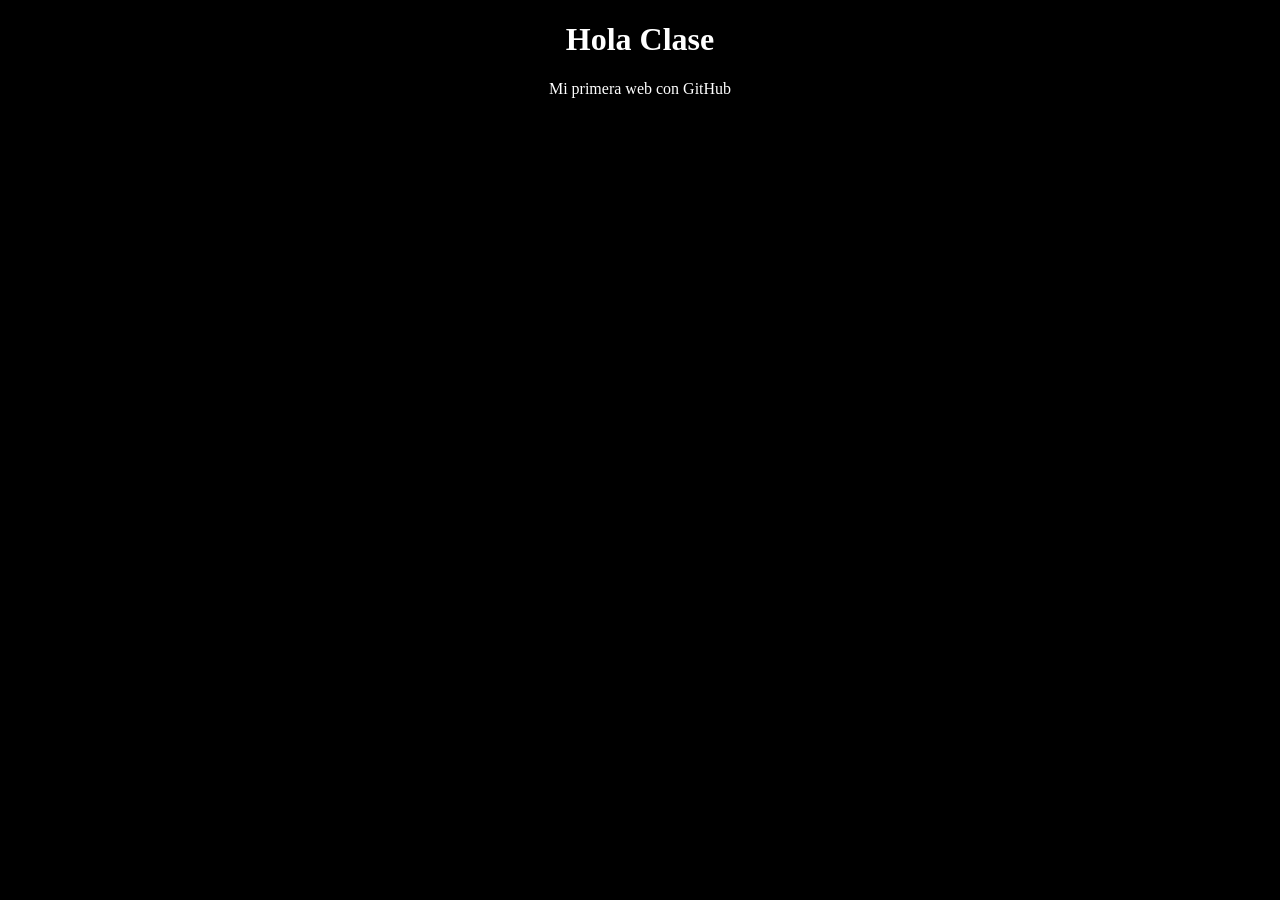
==== index.html @ 63b0e76f "Imágenes 1" ====
<!DOCTYPE html>
<html>
<head>
    <title>Mi Web</title>
    <link rel="stylesheet" href="styles.css">
    <link rel="icon" type="image/x-icon" href="/images/escudo.ico">
</head>

<body>
    <h1>Hola Clase </h1>
    <p>Mi primera web con GitHub</p>
</body>



</html>
---- styles.css ----
body{
    font-family: 'Comic Sans MS';
    background-color:black;
    text-align:center;
    color: white
}
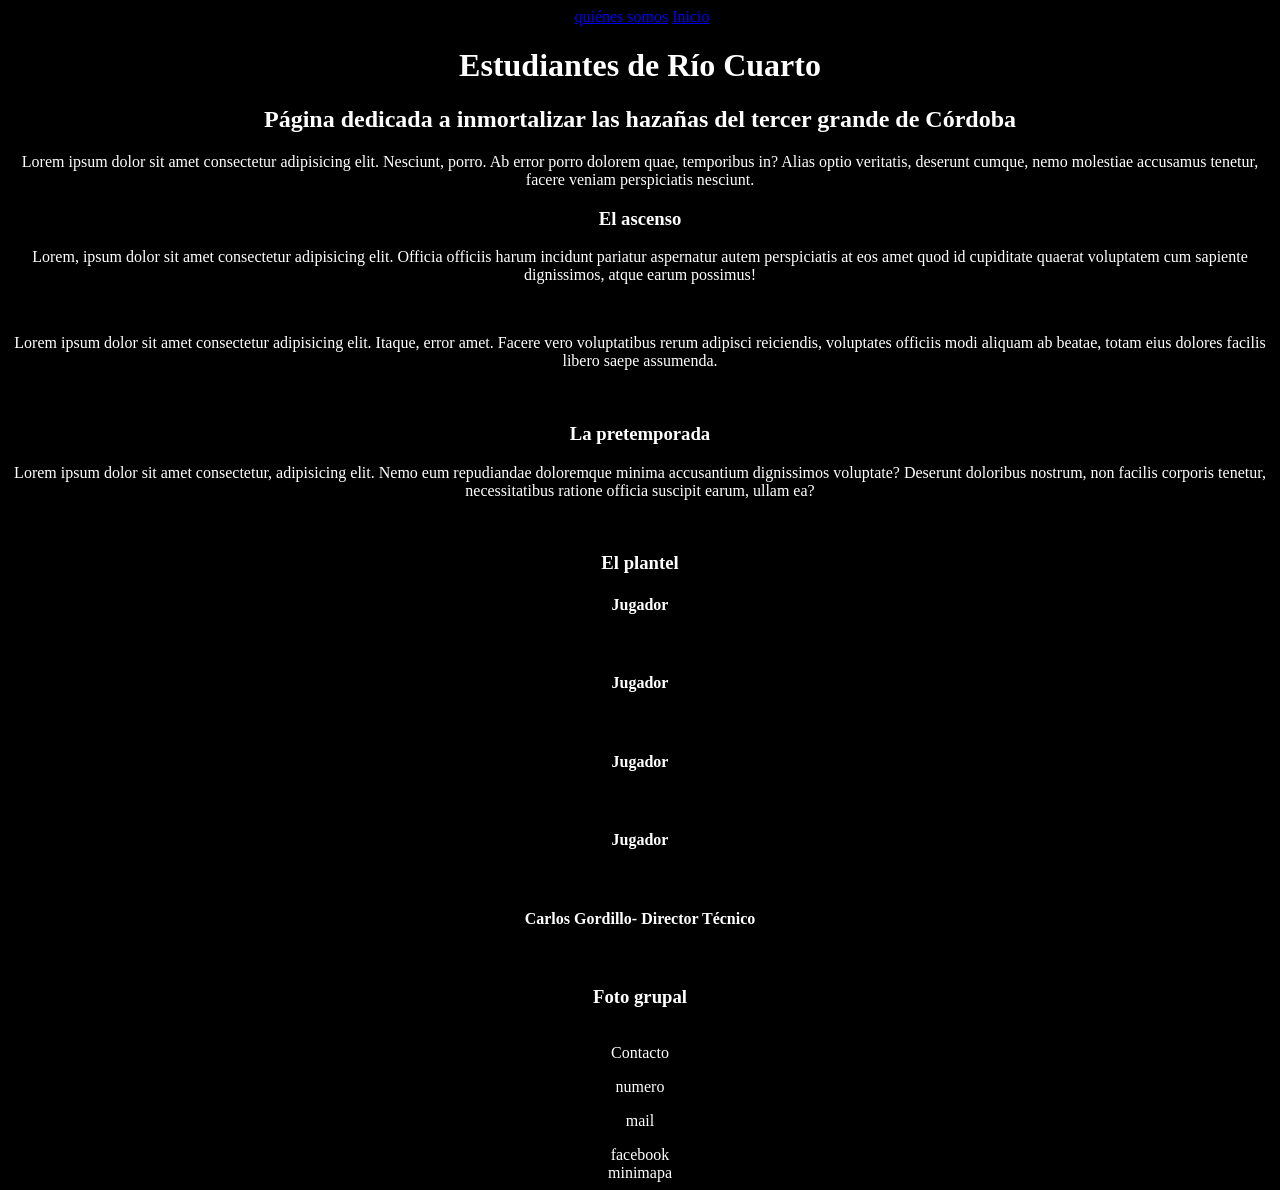
==== commit 4da477f4: "Merge branch 'main' of https://github.com/franps3/Versionado" ====
--- a/index.html
+++ b/index.html
@@ -1,17 +1,80 @@
 <!DOCTYPE html>
 <html>
 <head>
-    <title>Mi Web</title>
+    <title>Club Estudiantes de Río Cuarto</title>
     <link rel="stylesheet" href="styles.css">
     <link rel="icon" type="image/x-icon" href="/images/escudo.ico">
 </head>
+<header>
+    <a href="index.html"><img src="escudo.png" alt=""></a>
+    <a href="about.html">quiénes somos</a>
+    <a href="index.html">Inicio</a>
+</header>
+<body>
+    
+    <h1>Estudiantes de Río Cuarto</h1>
+    <h2>Página dedicada a inmortalizar las hazañas del tercer grande de Córdoba</h2>
 
-<body>
-    <h1>Hola Clase </h1>
-    <p>Mi primera web con GitHub</p>
+    <p>Lorem ipsum dolor sit amet consectetur adipisicing elit. Nesciunt, porro. Ab error porro dolorem quae, temporibus in? Alias optio veritatis, deserunt cumque, nemo molestiae accusamus tenetur, facere veniam perspiciatis nesciunt.</p>
+
+    <article>
+        <h3>El ascenso</h3>
+        <p>Lorem, ipsum dolor sit amet consectetur adipisicing elit. Officia officiis harum incidunt pariatur aspernatur autem perspiciatis at eos amet quod id cupiditate quaerat voluptatem cum sapiente dignissimos, atque earum possimus!</p>
+        <!--kalil-->
+        <img src="" alt="">
+        <p>Lorem ipsum dolor sit amet consectetur adipisicing elit. Itaque, error amet. Facere vero voluptatibus rerum adipisci reiciendis, voluptates officiis modi aliquam ab beatae, totam eius dolores facilis libero saepe assumenda.</p>
+        <!--foto del asado acá-->
+        <img src="" alt="">
+    </article>
+
+    <article>
+        <h3>La pretemporada</h3>
+        <p>Lorem ipsum dolor sit amet consectetur, adipisicing elit. Nemo eum repudiandae doloremque minima accusantium dignissimos voluptate? Deserunt doloribus nostrum, non facilis corporis tenetur, necessitatibus ratione officia suscipit earum, ullam ea?</p>
+        <img src="" alt="">
+    </article>
+
+    <article>
+        <h3>El plantel</h3>
+        <!--los mosaicos del plantel los pueden poner en un flex
+        de 2 o 3 por línea, y la foto grupal grande abajo-->
+
+        <!-- repetir los que sean necesarios-->
+        <div>
+        <h4>Jugador</h4>
+        <img src="" alt="">
+        </div>
+
+        <div>
+        <h4>Jugador</h4>
+        <img src="" alt="">
+        </div>
+
+        <div>
+        <h4>Jugador</h4>
+        <img src="" alt="">
+        </div>
+
+        <div>
+        <h4>Jugador</h4>
+        <img src="" alt="">
+        </div>
+
+        <div>
+        <h4>Carlos Gordillo- Director Técnico</h4>
+        <img src="" alt="">
+        </div>
+
+        <h3>Foto grupal</h3>
+        <img src="" alt="">
+    </article>
 </body>
-
-
-
+<footer>
+    <div>Contacto
+        <p>numero</p>
+        <p>mail</p>
+        facebook
+    </div>
+    <div>minimapa</div>
+</footer>
 </html>
 
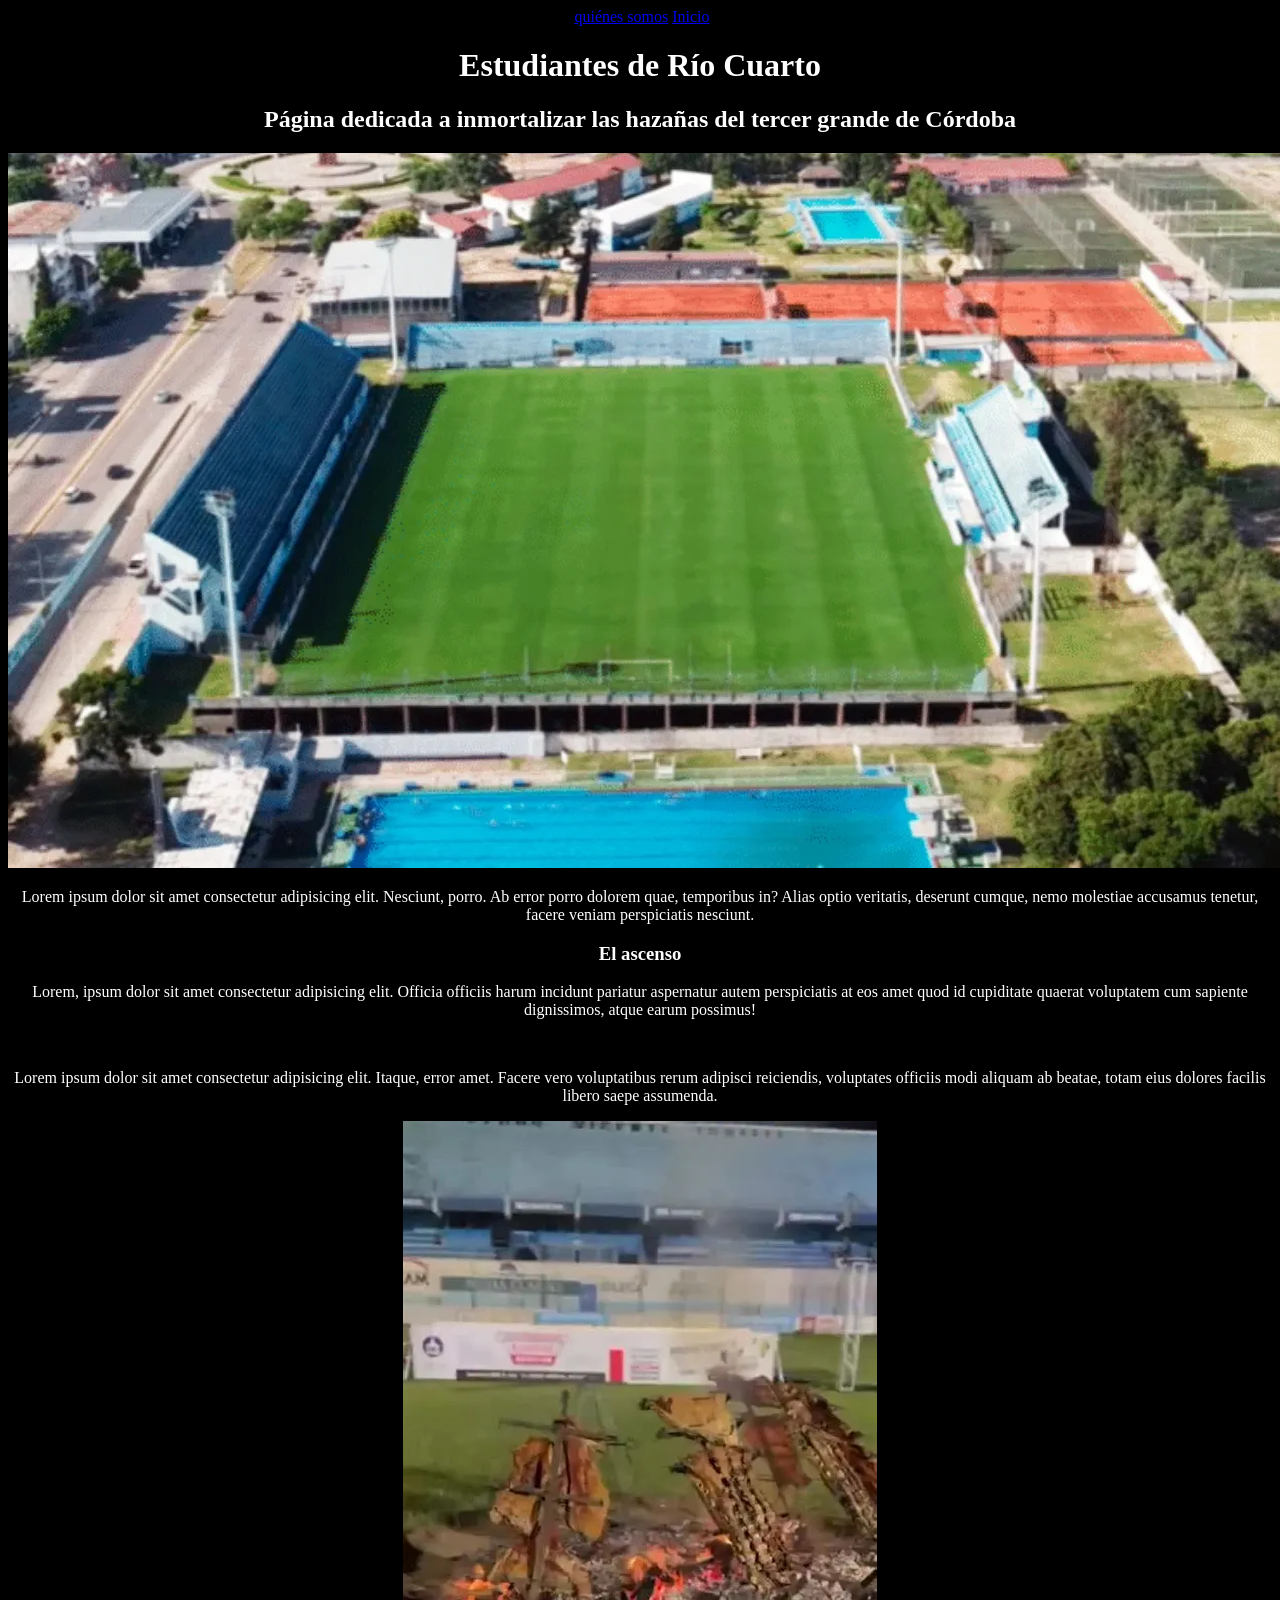
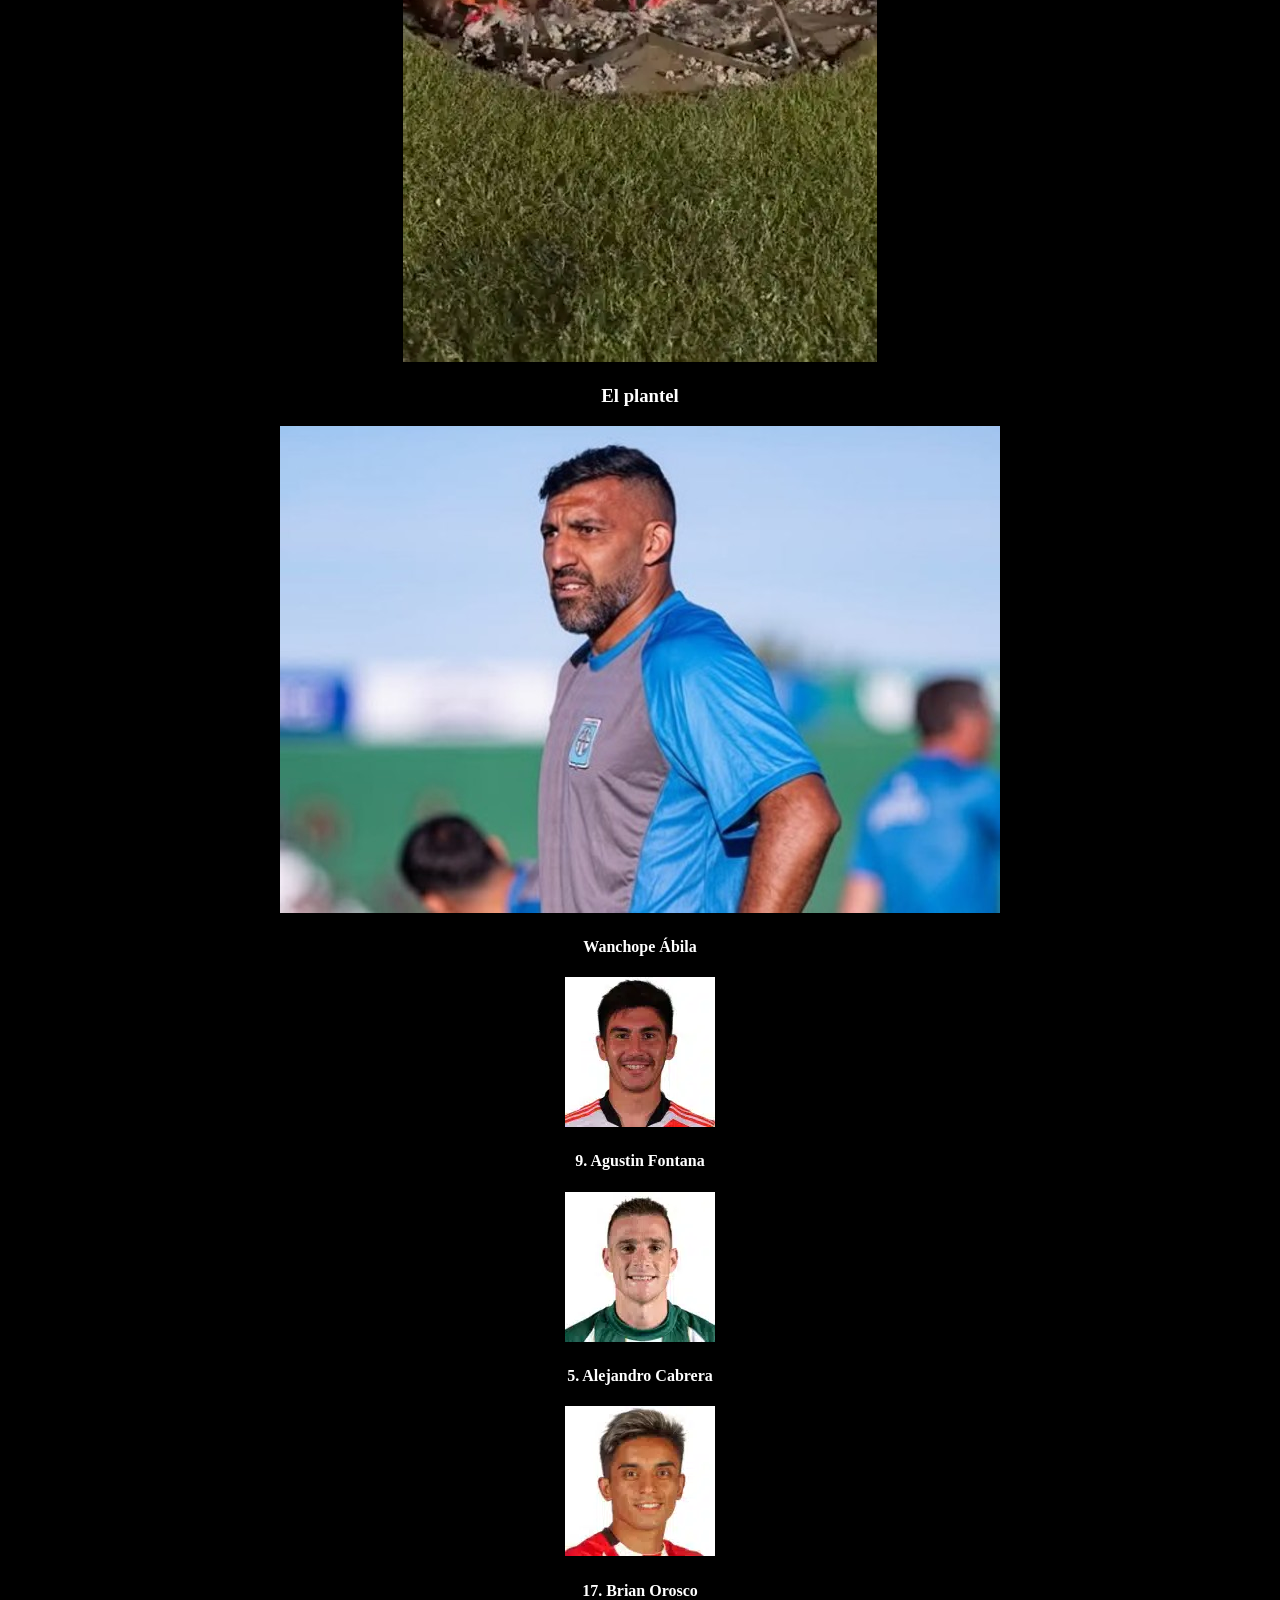
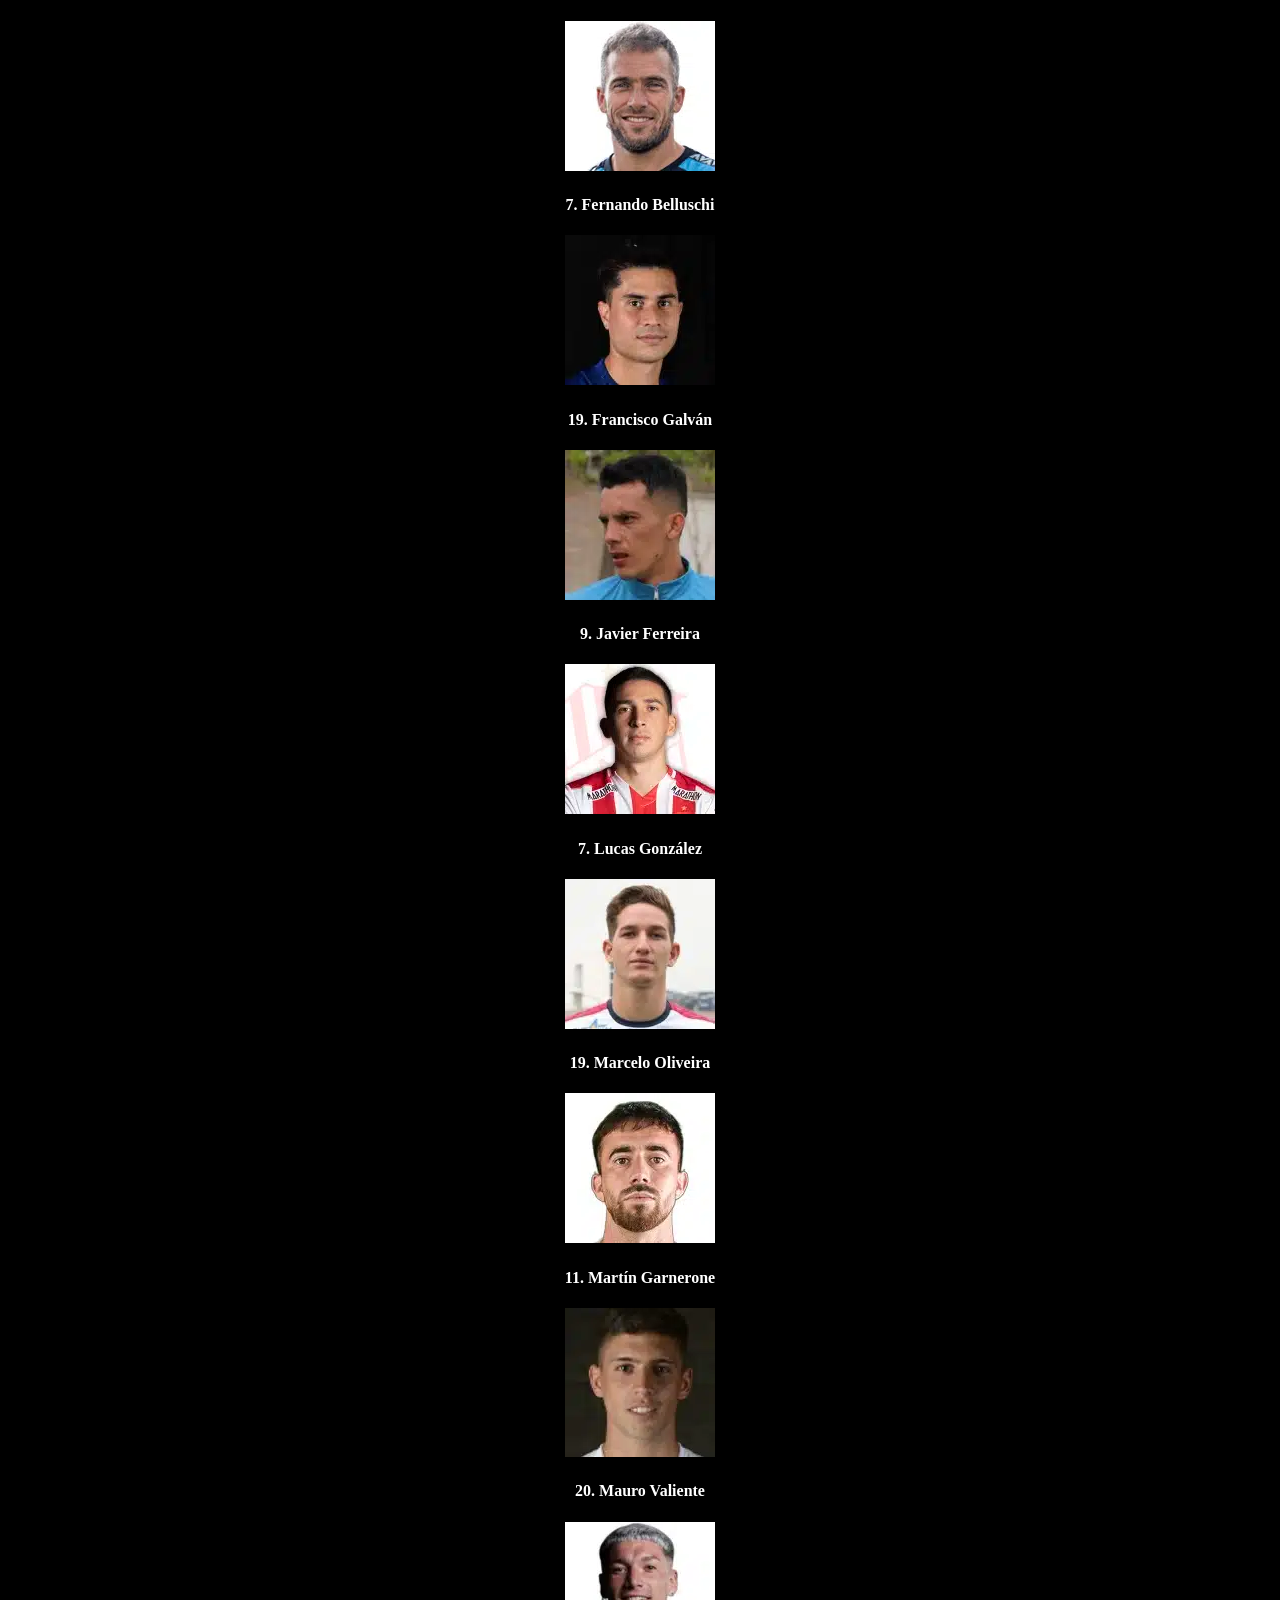
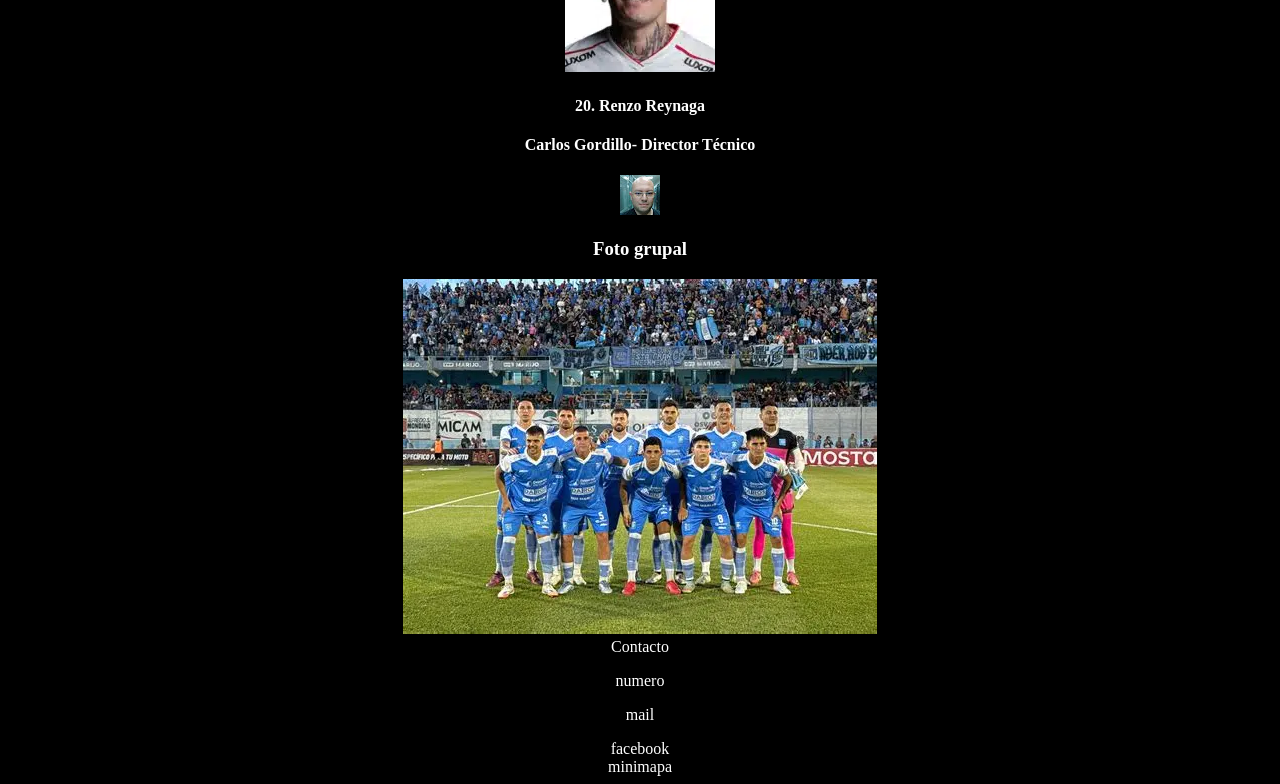
==== commit 8d2d593b: "Imágenes 2" ====
--- a/index.html
+++ b/index.html
@@ -14,58 +14,63 @@
     
     <h1>Estudiantes de Río Cuarto</h1>
     <h2>Página dedicada a inmortalizar las hazañas del tercer grande de Córdoba</h2>
-
+    <img src="images/estadio.webp" alt="Estadio">
     <p>Lorem ipsum dolor sit amet consectetur adipisicing elit. Nesciunt, porro. Ab error porro dolorem quae, temporibus in? Alias optio veritatis, deserunt cumque, nemo molestiae accusamus tenetur, facere veniam perspiciatis nesciunt.</p>
 
     <article>
         <h3>El ascenso</h3>
         <p>Lorem, ipsum dolor sit amet consectetur adipisicing elit. Officia officiis harum incidunt pariatur aspernatur autem perspiciatis at eos amet quod id cupiditate quaerat voluptatem cum sapiente dignissimos, atque earum possimus!</p>
-        <!--kalil-->
+
         <img src="" alt="">
         <p>Lorem ipsum dolor sit amet consectetur adipisicing elit. Itaque, error amet. Facere vero voluptatibus rerum adipisci reiciendis, voluptates officiis modi aliquam ab beatae, totam eius dolores facilis libero saepe assumenda.</p>
-        <!--foto del asado acá-->
-        <img src="" alt="">
-    </article>
-
-    <article>
-        <h3>La pretemporada</h3>
-        <p>Lorem ipsum dolor sit amet consectetur, adipisicing elit. Nemo eum repudiandae doloremque minima accusantium dignissimos voluptate? Deserunt doloribus nostrum, non facilis corporis tenetur, necessitatibus ratione officia suscipit earum, ullam ea?</p>
-        <img src="" alt="">
+        <img src="images/asado.webp" alt="Asado">
     </article>
 
     <article>
         <h3>El plantel</h3>
-        <!--los mosaicos del plantel los pueden poner en un flex
-        de 2 o 3 por línea, y la foto grupal grande abajo-->
 
-        <!-- repetir los que sean necesarios-->
-        <div>
-        <h4>Jugador</h4>
-        <img src="" alt="">
-        </div>
+        <img src="images/wanchope.jpg" alt="Wanchope">
+        <h4>Wanchope Ábila</h4>
 
-        <div>
-        <h4>Jugador</h4>
-        <img src="" alt="">
-        </div>
+        <img src="images/agustin.webp" alt="">
+        <h4>9. Agustin Fontana</h4>
 
-        <div>
-        <h4>Jugador</h4>
-        <img src="" alt="">
-        </div>
+        <img src="images/alejandro.webp" alt="">
+        <h4>5. Alejandro Cabrera</h4>
 
-        <div>
-        <h4>Jugador</h4>
-        <img src="" alt="">
-        </div>
+        <img src="images/brian.webp" alt="">
+        <h4>17. Brian Orosco</h4>
 
-        <div>
+        <img src="images/fernando.webp" alt="">
+        <h4>7. Fernando Belluschi</h4>
+
+        <img src="images/francisco.jpeg.webp" alt="">
+        <h4>19. Francisco Galván</h4>
+
+        <img src="images/javier.webp" alt="">
+        <h4>9. Javier Ferreira</h4>
+
+        <img src="images/lucas.webp" alt="">
+        <h4>7. Lucas González</h4>
+
+        <img src="images/marcelo.webp" alt="">
+        <h4>19. Marcelo Oliveira</h4>
+
+        <img src="images/martin.webp" alt="">
+        <h4>11. Martín Garnerone</h4>
+
+        <img src="images/mauro.webp" alt="">
+        <h4>20. Mauro Valiente</h4>
+
+        <img src="images/renzo.webp" alt="">
+        <h4>20. Renzo Reynaga</h4>
+
         <h4>Carlos Gordillo- Director Técnico</h4>
-        <img src="" alt="">
+        <img src="images/director.jpg" alt="Director" styles="width: 750px; height: 750px;">
         </div>
 
         <h3>Foto grupal</h3>
-        <img src="" alt="">
+        <img src="images/plantel.webp" alt="Plantel">
     </article>
 </body>
 <footer>
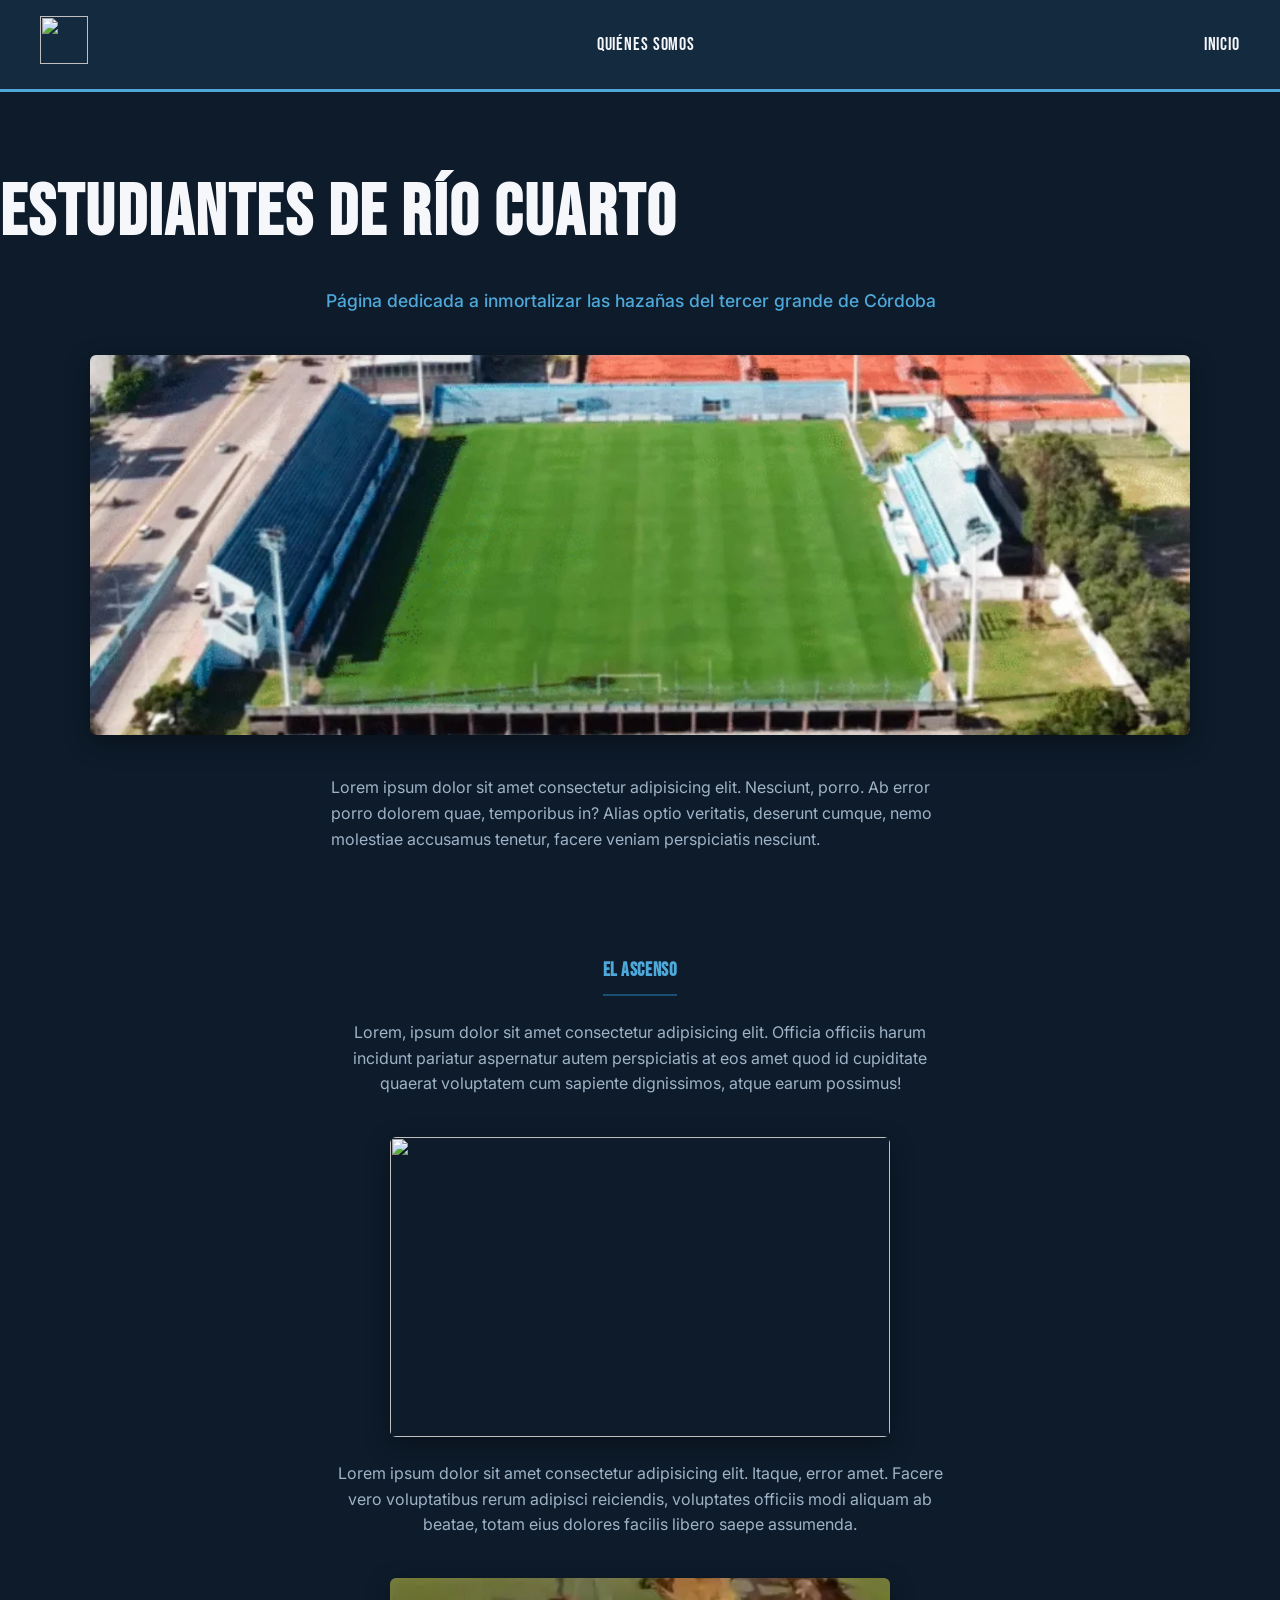
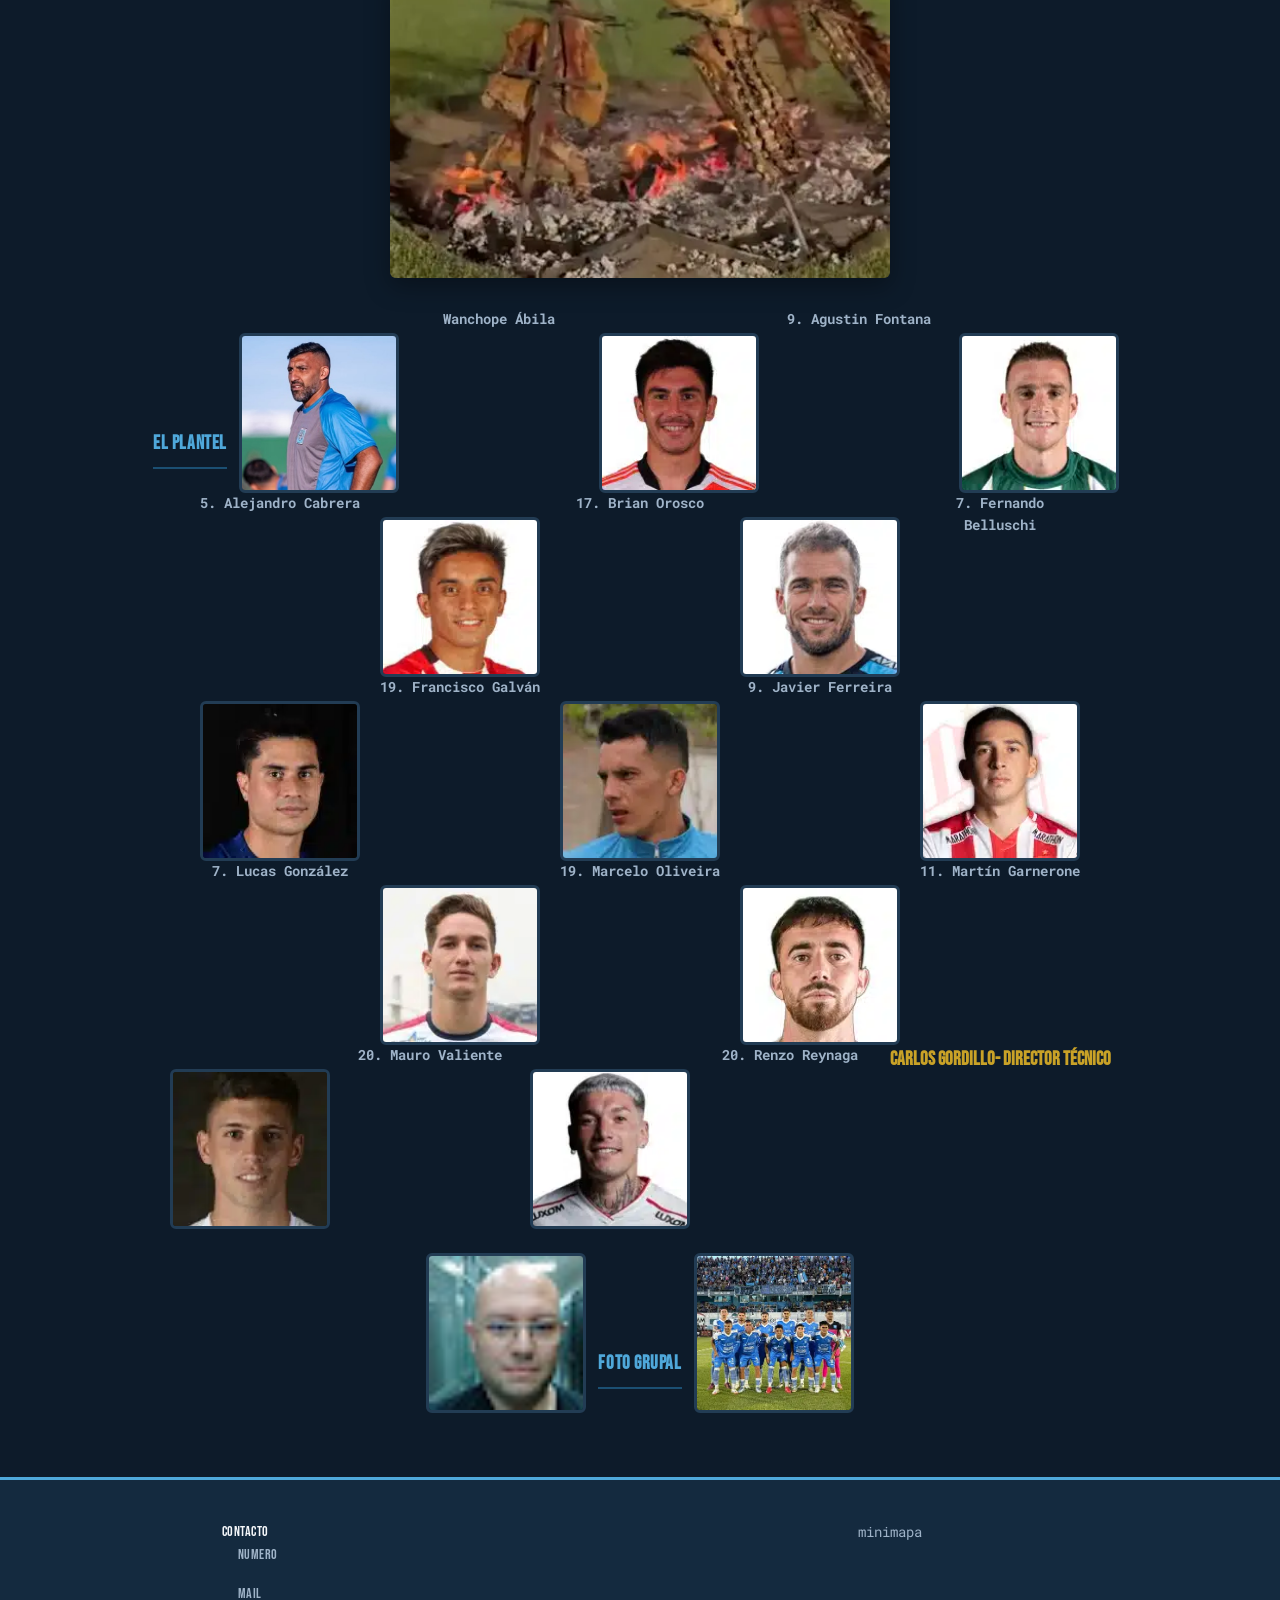
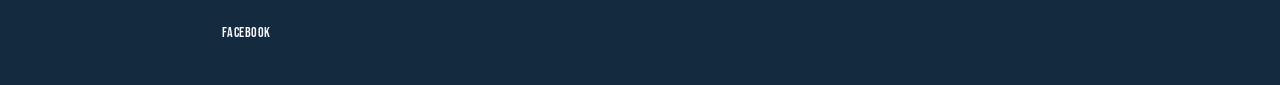
==== commit 1a39c568: "Css estructurado" ====
--- a/index.html
+++ b/index.html
@@ -2,7 +2,8 @@
 <html>
 <head>
     <title>Club Estudiantes de Río Cuarto</title>
-    <link rel="stylesheet" href="styles.css">
+    <link rel="stylesheet" href="base.css">
+    <link rel="stylesheet" href="index.css">
     <link rel="icon" type="image/x-icon" href="/images/escudo.ico">
 </head>
 <header>
--- a/base.css
+++ b/base.css
@@ -0,0 +1,220 @@
+/* ==========================================================================
+   BASE.CSS — Estudiantes de Río Cuarto
+   Hoja de estilos base, compartida por TODAS las páginas del sitio.
+   Contiene: tokens de diseño, reset, tipografía global, header, footer
+   y reglas genéricas de imágenes/artículos.
+
+   index.css y about.css asumen que este archivo se carga ANTES en el
+   <head> del HTML, porque reutilizan las variables definidas acá.
+   ========================================================================== */
+
+/* --------------------------------------------------------------------------
+   1. TIPOGRAFÍAS EXTERNAS
+   - Bebas Neue: trazo condensado para títulos y datos de camiseta.
+     Referencia directa a la cartelería de estadio / gráfica deportiva.
+   - Inter: tipografía de texto, pensada para lectura en pantalla.
+   - Roboto Mono: uso puntual en datos (número de jugador), refuerza la
+     idea de "ficha" o "planilla técnica".
+   -------------------------------------------------------------------------- */
+@import url('https://fonts.googleapis.com/css2?family=Bebas+Neue&family=Inter:wght@400;500;600;700&family=Roboto+Mono:wght@500;700&display=swap');
+
+/* --------------------------------------------------------------------------
+   2. TOKENS DE DISEÑO (variables CSS)
+   Paleta basada en la identidad histórica del club: el celeste se
+   adoptó en 1917 como homenaje a la bandera argentina. Se reemplaza el
+   negro plano del CSS original por un "azul noche" con más profundidad,
+   más cercano a cómo se ve una cancha iluminada de noche.
+   -------------------------------------------------------------------------- */
+:root {
+  /* Color */
+  --clr-night:        #0d1b2a; /* fondo principal del sitio */
+  --clr-night-soft:    #142a3f; /* paneles, header, footer */
+  --clr-night-border:  #223c54; /* separadores / bordes sutiles */
+  --clr-celeste:       #4fa8da; /* celeste titular del club */
+  --clr-celeste-deep:  #1b4f72; /* celeste oscuro, bordes y hover */
+  --clr-white:         #f5f7fa;
+  --clr-muted:         #9fb3c8; /* texto secundario sobre fondo oscuro */
+  --clr-gold:          #c9a227; /* detalle de jerarquía ("tercer grande") */
+
+  /* Tipografía */
+  --font-display: 'Bebas Neue', 'Arial Narrow', sans-serif;
+  --font-body:    'Inter', system-ui, -apple-system, sans-serif;
+  --font-mono:    'Roboto Mono', 'Courier New', monospace;
+
+  /* Espaciado — escala de 8px, evita valores sueltos por todo el CSS */
+  --space-1: 0.5rem;
+  --space-2: 1rem;
+  --space-3: 1.5rem;
+  --space-4: 2.5rem;
+  --space-5: 4rem;
+
+  /* Layout */
+  --container-width: 1100px;
+  --radius: 6px;
+  --shadow-card: 0 8px 24px rgba(0, 0, 0, 0.35);
+  --transition: 0.2s ease-in-out;
+}
+
+/* --------------------------------------------------------------------------
+   3. RESET BÁSICO
+   Normaliza comportamientos por defecto del navegador para partir de
+   una base predecible en cualquier página del sitio.
+   -------------------------------------------------------------------------- */
+* {
+  margin: 0;
+  padding: 0;
+  box-sizing: border-box;
+}
+
+html {
+  scroll-behavior: smooth;
+}
+
+/* --------------------------------------------------------------------------
+   4. TIPOGRAFÍA Y FONDO GLOBAL
+   Reemplaza Comic Sans (no profesional para un sitio institucional) por
+   el sistema tipográfico de los tokens. Fondo "azul noche" en vez de
+   negro plano: da profundidad y deja respirar al celeste como acento.
+   -------------------------------------------------------------------------- */
+body {
+  font-family: var(--font-body);
+  background-color: var(--clr-night);
+  color: var(--clr-white);
+  line-height: 1.6;
+  -webkit-font-smoothing: antialiased;
+}
+
+h1, h2, h3, h4 {
+  font-family: var(--font-display);
+  letter-spacing: 0.03em;
+  text-transform: uppercase;
+  color: var(--clr-white);
+}
+
+h3 {
+  color: var(--clr-celeste);
+  border-bottom: 2px solid var(--clr-celeste-deep);
+  display: inline-block;
+  padding-bottom: var(--space-1);
+  margin: var(--space-4) auto var(--space-3);
+}
+
+p {
+  max-width: 65ch;
+  margin: 0 auto var(--space-2);
+  color: var(--clr-muted);
+  padding: 0 var(--space-2);
+}
+
+a {
+  color: var(--clr-celeste);
+  text-decoration: none;
+  transition: color var(--transition);
+}
+
+a:hover,
+a:focus-visible {
+  color: var(--clr-gold);
+}
+
+/* --------------------------------------------------------------------------
+   5. HEADER
+   Barra superior fija (sticky), escudo a la izquierda y navegación a la
+   derecha. El borde inferior celeste funciona como referencia a la
+   línea de cal de una cancha.
+   -------------------------------------------------------------------------- */
+header {
+  display: flex;
+  align-items: center;
+  justify-content: space-between;
+  flex-wrap: wrap;
+  gap: var(--space-2);
+  padding: var(--space-2) var(--space-4);
+  background-color: var(--clr-night-soft);
+  border-bottom: 3px solid var(--clr-celeste);
+  position: sticky;
+  top: 0;
+  z-index: 10;
+}
+
+header img {
+  width: 48px;
+  height: 48px;
+  object-fit: contain;
+}
+
+header a {
+  font-family: var(--font-display);
+  font-size: 1.1rem;
+  letter-spacing: 0.05em;
+  text-transform: uppercase;
+  color: var(--clr-white);
+}
+
+header a:hover {
+  color: var(--clr-celeste);
+}
+
+/* --------------------------------------------------------------------------
+   6. FOOTER
+   Dos bloques (contacto / minimapa) distribuidos en columnas flexibles.
+   -------------------------------------------------------------------------- */
+footer {
+  display: flex;
+  flex-wrap: wrap;
+  justify-content: space-around;
+  gap: var(--space-3);
+  padding: var(--space-4) var(--space-2);
+  margin-top: var(--space-5);
+  background-color: var(--clr-night-soft);
+  border-top: 3px solid var(--clr-celeste);
+  font-family: var(--font-mono);
+  font-size: 0.9rem;
+  color: var(--clr-muted);
+  text-align: left;
+}
+
+footer div {
+  min-width: 200px;
+}
+
+footer div:first-child {
+  font-family: var(--font-display);
+  color: var(--clr-white);
+  letter-spacing: 0.03em;
+}
+
+/* --------------------------------------------------------------------------
+   7. IMÁGENES Y ARTÍCULOS — REGLAS GENÉRICAS
+   Reglas base válidas en cualquier página. index.css y about.css las
+   particularizan donde haga falta (hero, grillas, etc.).
+   -------------------------------------------------------------------------- */
+article {
+  max-width: var(--container-width);
+  margin: 0 auto;
+  padding: 0 var(--space-2);
+  text-align: center;
+}
+
+article img {
+  max-width: 100%;
+  border-radius: var(--radius);
+}
+
+/* --------------------------------------------------------------------------
+   8. RESPONSIVE — BASE
+   Ajustes mínimos para que header/footer no rompan en mobile. Los
+   ajustes de cada sección de contenido van en el CSS de cada página.
+   -------------------------------------------------------------------------- */
+@media (max-width: 640px) {
+  header {
+    justify-content: center;
+    text-align: center;
+    padding: var(--space-2);
+  }
+
+  footer {
+    flex-direction: column;
+    text-align: center;
+  }
+}
--- a/index.css
+++ b/index.css
@@ -0,0 +1,138 @@
+/* ==========================================================================
+   INDEX.CSS — Home del club
+   Requiere base.css cargado antes en el HTML (usa sus variables).
+   Contiene: hero principal, sección "El ascenso" y grilla del plantel.
+   ========================================================================== */
+
+/* --------------------------------------------------------------------------
+   1. HERO
+   h1 + h2 + imagen del estadio forman la portada. Se usa el selector de
+   atributo [alt="Estadio"] para apuntar a esa imagen puntual sin
+   agregar clases nuevas al HTML.
+   -------------------------------------------------------------------------- */
+h1 {
+  font-size: clamp(2.5rem, 6vw, 4.5rem);
+  margin-top: var(--space-5);
+}
+
+h2 {
+  font-family: var(--font-body);
+  text-transform: none;
+  letter-spacing: normal;
+  font-weight: 500;
+  font-size: 1.1rem;
+  color: var(--clr-celeste);
+  max-width: 60ch;
+  margin: var(--space-2) auto var(--space-4);
+  padding: 0 var(--space-2);
+}
+
+img[alt="Estadio"] {
+  display: block;
+  width: 100%;
+  max-width: var(--container-width);
+  height: 380px;
+  object-fit: cover;
+  margin: 0 auto var(--space-4);
+  border-radius: var(--radius);
+  box-shadow: var(--shadow-card);
+}
+
+/* Párrafo introductorio, ubicado justo debajo del hero */
+body > p {
+  margin-bottom: var(--space-5);
+}
+
+/* --------------------------------------------------------------------------
+   2. ARTÍCULO "EL ASCENSO"
+   Primer <article> del documento: texto narrativo con imágenes de
+   apoyo intercaladas (asado / imagen a completar).
+   -------------------------------------------------------------------------- */
+article:nth-of-type(1) img {
+  width: 100%;
+  max-width: 500px;
+  height: 300px;
+  object-fit: cover;
+  margin: var(--space-3) auto;
+  box-shadow: var(--shadow-card);
+}
+
+/* --------------------------------------------------------------------------
+   3. ARTÍCULO "EL PLANTEL"
+   Segundo <article>: arma una grilla de "fichas" de jugador sin tocar
+   el HTML. Cada jugador es un <img> seguido de un <h4> con su número y
+   nombre; se les da display:inline-block para que el flujo normal del
+   documento los acomode en filas, mientras los <h3> (block-level por
+   default) siguen cortando la fila como títulos de sección
+   ("El plantel", "Foto grupal").
+   -------------------------------------------------------------------------- */
+article:nth-of-type(2) img {
+  width: 160px;
+  height: 160px;
+  object-fit: cover;
+  display: inline-block;
+  vertical-align: bottom;
+  margin: var(--space-3) var(--space-1) 0;
+  border: 3px solid var(--clr-night-border);
+  transition: border-color var(--transition), transform var(--transition);
+}
+
+article:nth-of-type(2) img:hover {
+  border-color: var(--clr-celeste);
+  transform: translateY(-4px);
+}
+
+article:nth-of-type(2) h4 {
+  display: inline-block;
+  vertical-align: top;
+  width: 160px;
+  margin: 0 var(--space-1) var(--space-3);
+  font-family: var(--font-mono);
+  font-size: 0.85rem;
+  letter-spacing: 0;
+  text-transform: none;
+  color: var(--clr-muted);
+}
+
+/* Ficha del Director Técnico: se destaca del resto del plantel */
+img[alt="Director"] {
+  width: 220px;
+  height: 220px;
+  border-color: var(--clr-gold);
+}
+
+/* Nombre del DT: en el HTML el <h4> va ANTES de su imagen (al revés que
+   los jugadores), por eso acá el selector usa "+" hacia adelante.
+   :has() requiere navegadores modernos (Chrome/Edge/Safari/Firefox
+   actuales); si no está soportado, el nombre se ve igual, sin el
+   acento dorado, así que funciona como mejora progresiva. */
+h4:has(+ img[alt="Director"]) {
+  color: var(--clr-gold);
+  font-family: var(--font-display);
+  font-size: 1.2rem;
+  width: auto;
+}
+
+/* Foto grupal final: ocupa todo el ancho, no es una ficha más */
+img[alt="Plantel"] {
+  display: block;
+  width: 100%;
+  max-width: var(--container-width);
+  height: auto;
+  margin: var(--space-2) auto var(--space-5);
+  border: none;
+}
+
+/* --------------------------------------------------------------------------
+   4. RESPONSIVE — INDEX
+   -------------------------------------------------------------------------- */
+@media (max-width: 640px) {
+  img[alt="Estadio"] {
+    height: 220px;
+  }
+
+  article:nth-of-type(2) img,
+  article:nth-of-type(2) h4 {
+    width: 120px;
+  }
+}
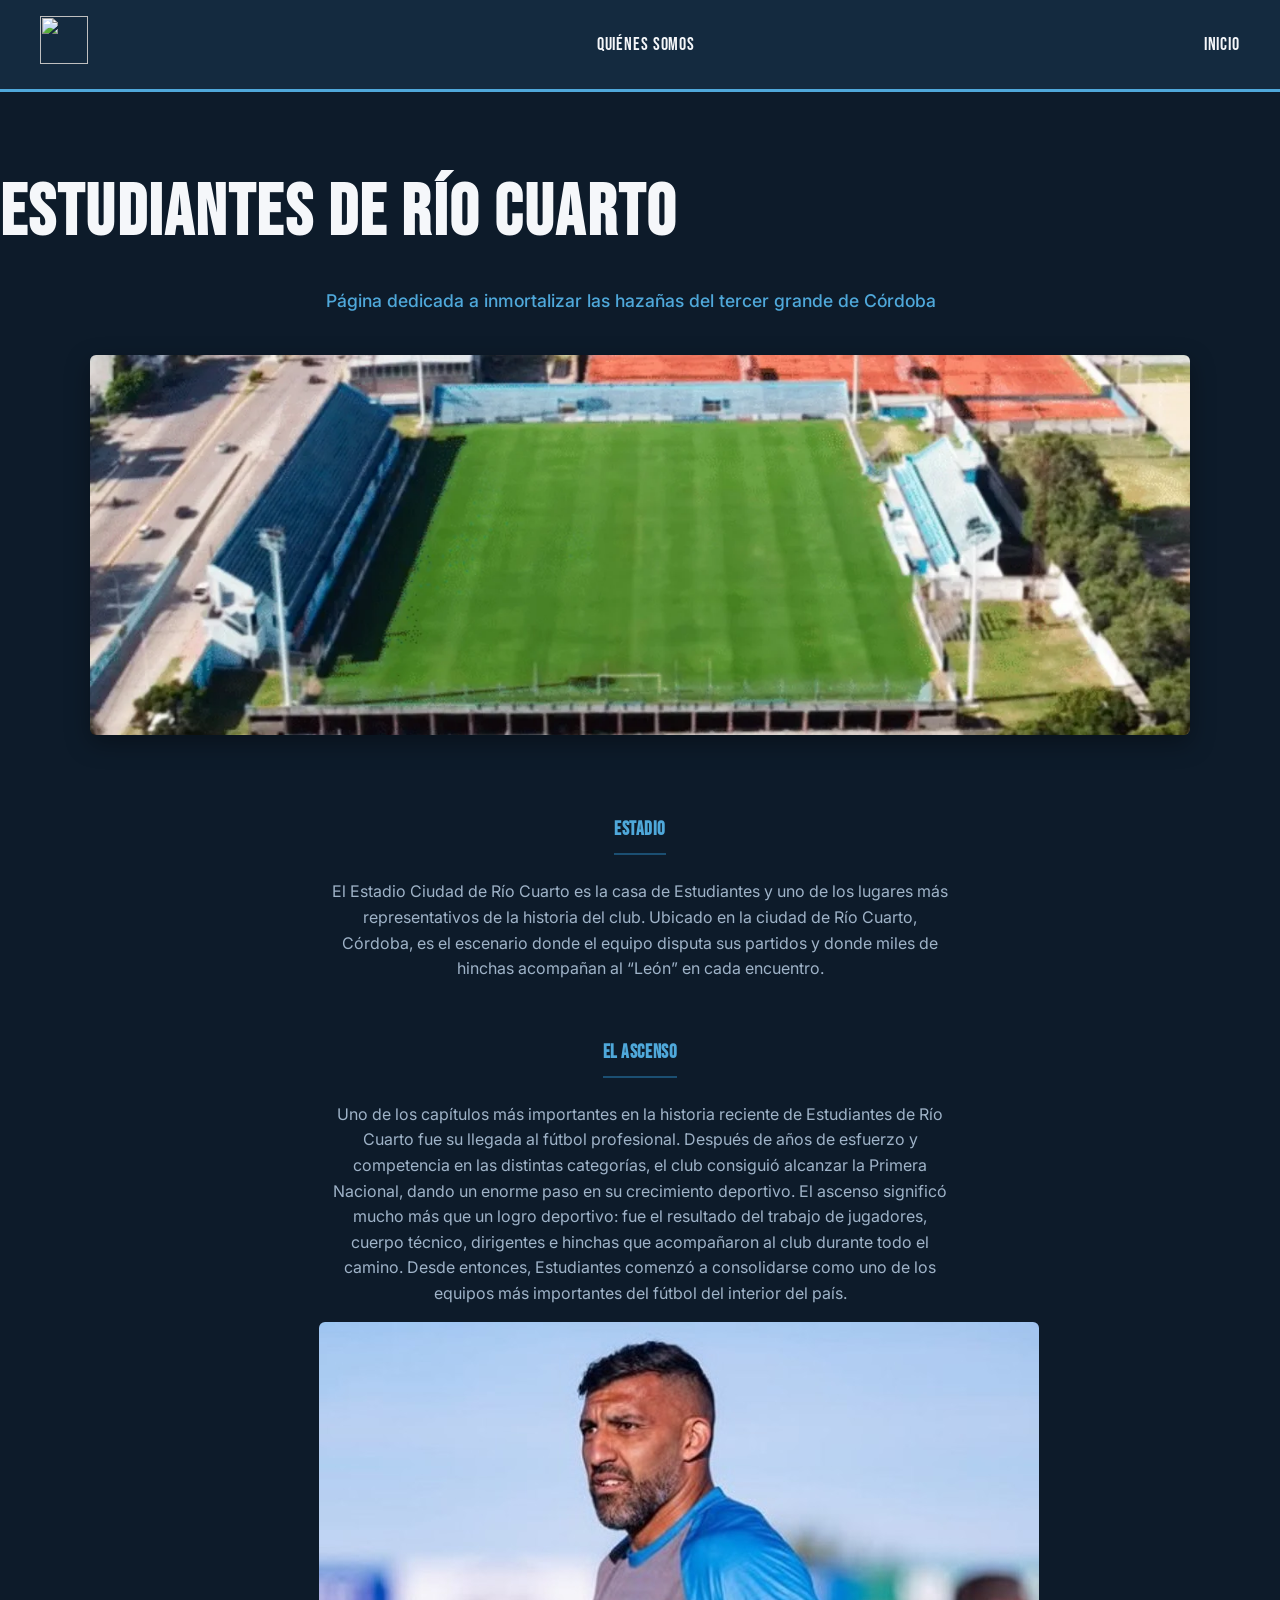
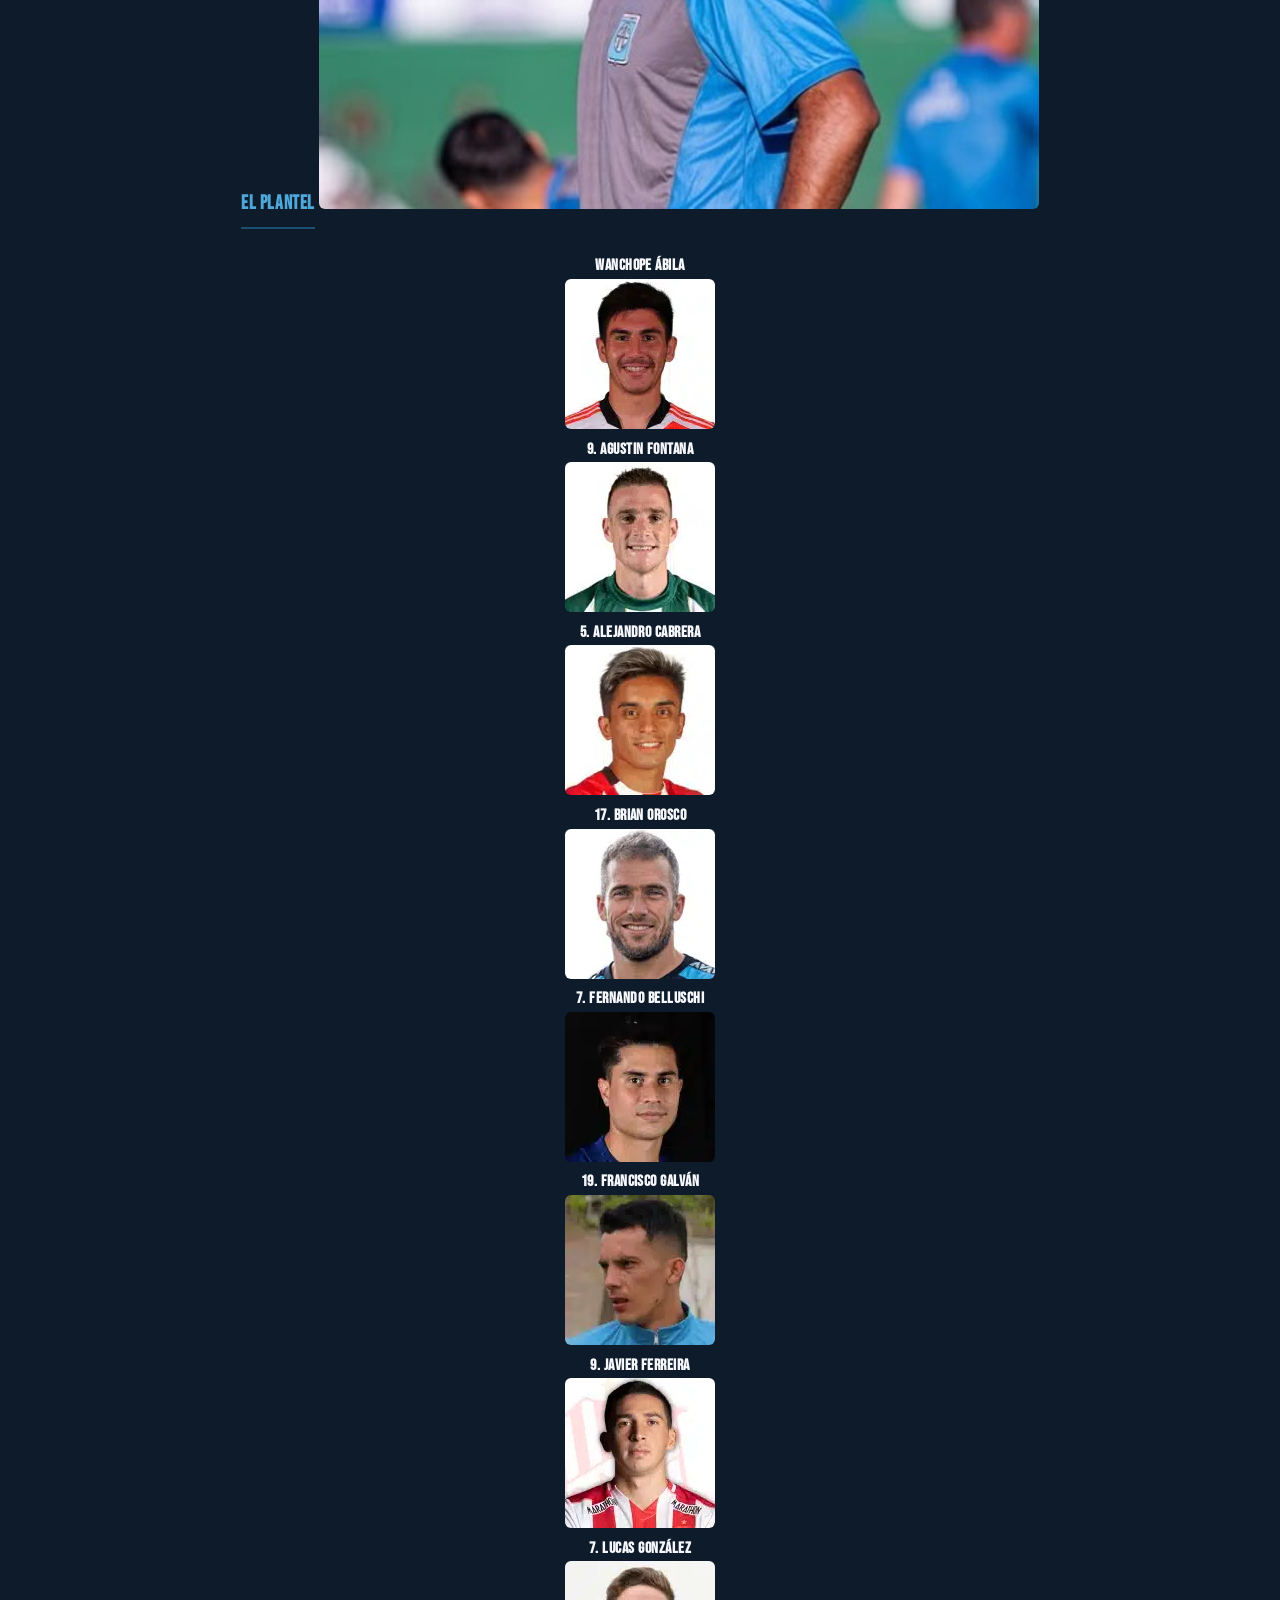
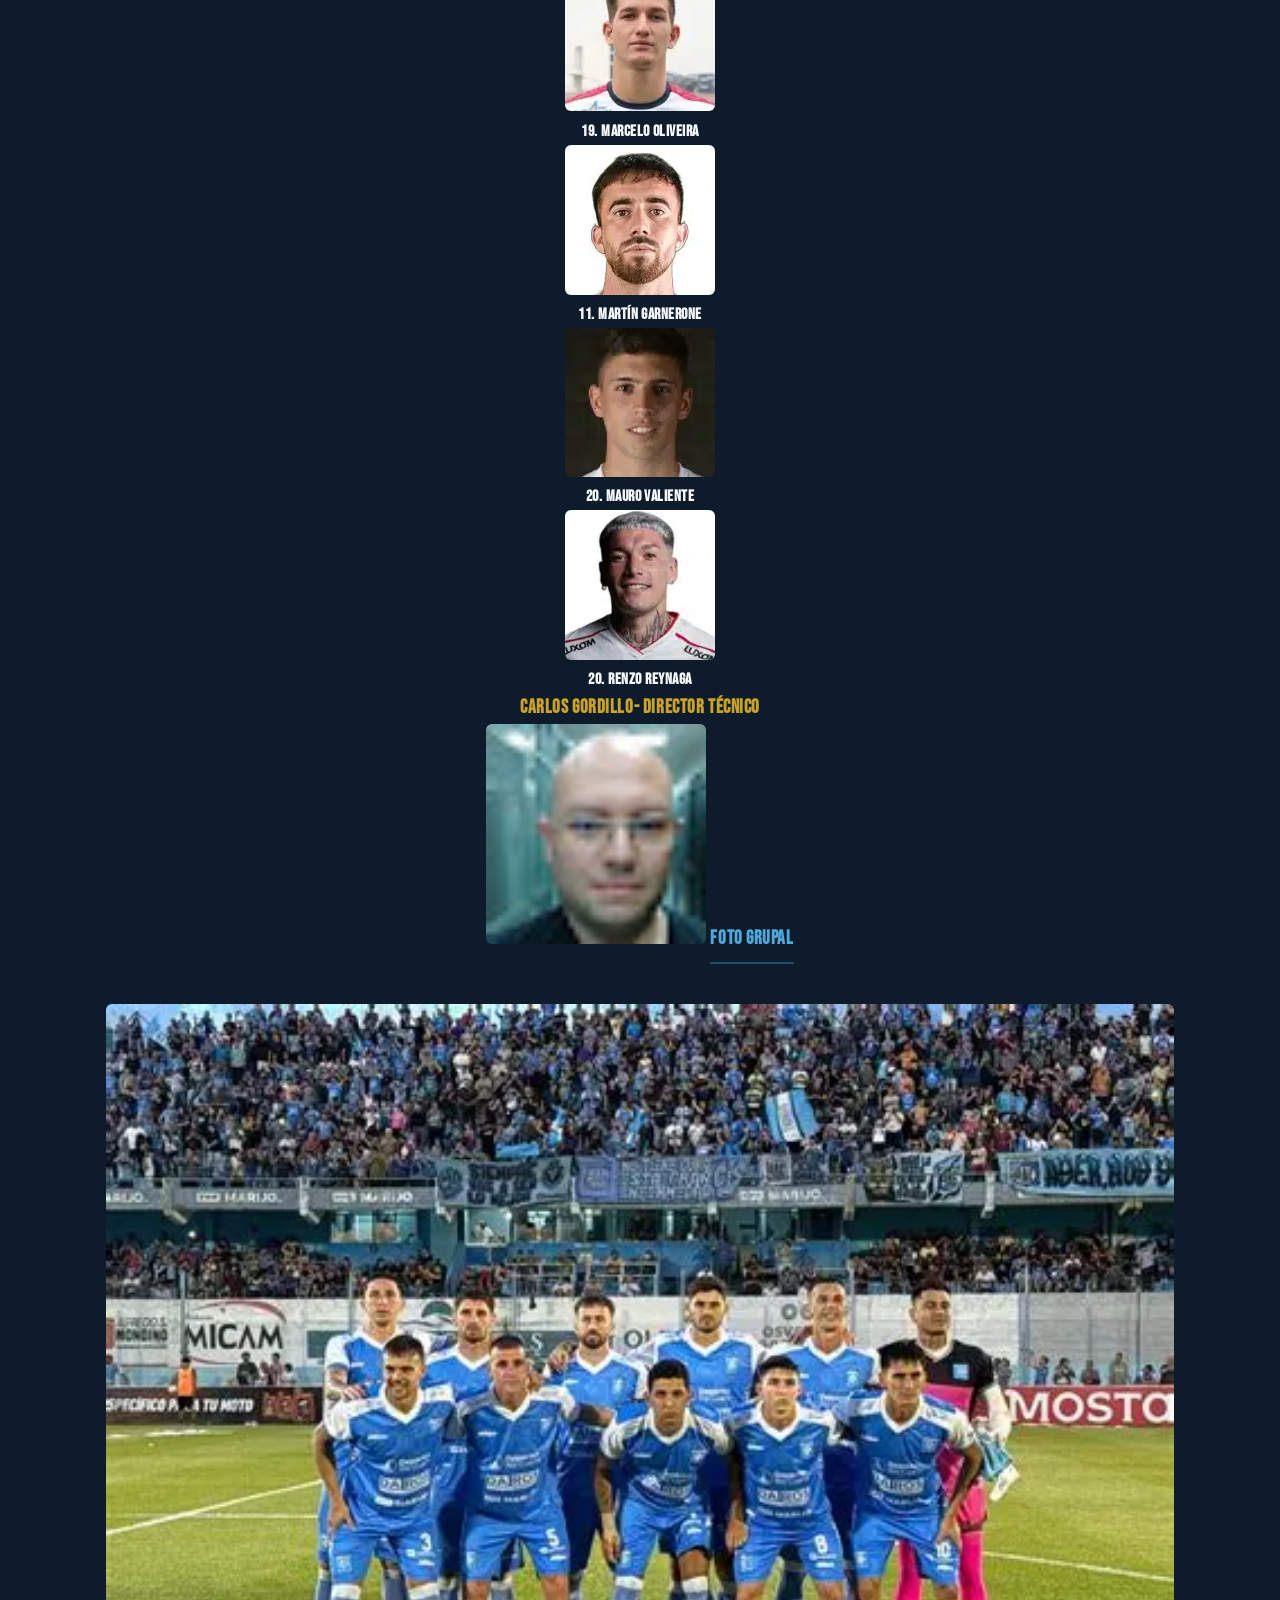
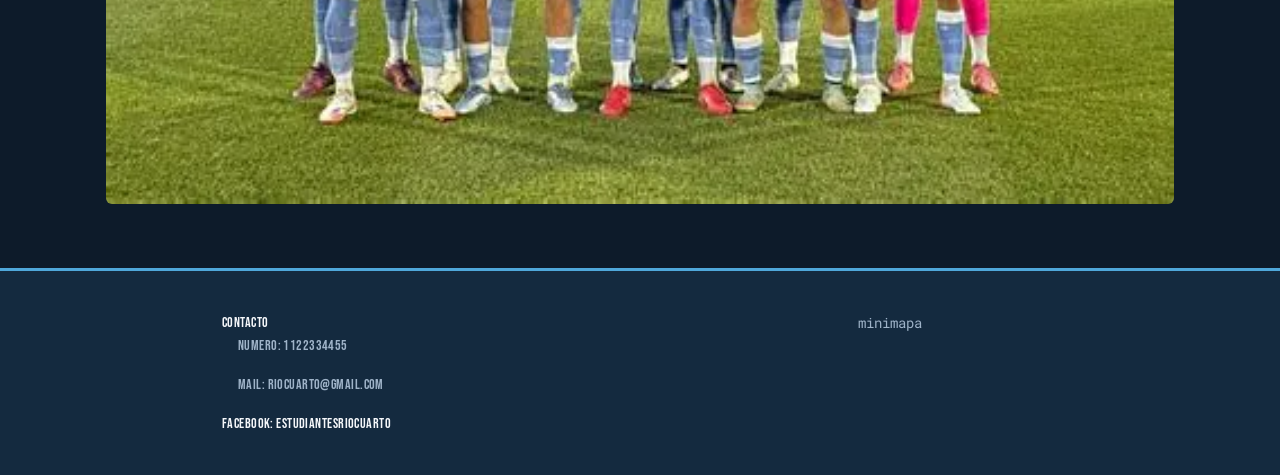
==== commit 23087a62: "texto parte 1" ====
--- a/index.html
+++ b/index.html
@@ -16,15 +16,14 @@
     <h1>Estudiantes de Río Cuarto</h1>
     <h2>Página dedicada a inmortalizar las hazañas del tercer grande de Córdoba</h2>
     <img src="images/estadio.webp" alt="Estadio">
-    <p>Lorem ipsum dolor sit amet consectetur adipisicing elit. Nesciunt, porro. Ab error porro dolorem quae, temporibus in? Alias optio veritatis, deserunt cumque, nemo molestiae accusamus tenetur, facere veniam perspiciatis nesciunt.</p>
+    <article>
+    <h3>Estadio</h3>
+    <p>El Estadio Ciudad de Río Cuarto es la casa de Estudiantes y uno de los lugares más representativos de la historia del club. Ubicado en la ciudad de Río Cuarto, Córdoba, es el escenario donde el equipo disputa sus partidos y donde miles de hinchas acompañan al “León” en cada encuentro.</p>
+    </article>
 
     <article>
         <h3>El ascenso</h3>
-        <p>Lorem, ipsum dolor sit amet consectetur adipisicing elit. Officia officiis harum incidunt pariatur aspernatur autem perspiciatis at eos amet quod id cupiditate quaerat voluptatem cum sapiente dignissimos, atque earum possimus!</p>
-
-        <img src="" alt="">
-        <p>Lorem ipsum dolor sit amet consectetur adipisicing elit. Itaque, error amet. Facere vero voluptatibus rerum adipisci reiciendis, voluptates officiis modi aliquam ab beatae, totam eius dolores facilis libero saepe assumenda.</p>
-        <img src="images/asado.webp" alt="Asado">
+        <p>Uno de los capítulos más importantes en la historia reciente de Estudiantes de Río Cuarto fue su llegada al fútbol profesional. Después de años de esfuerzo y competencia en las distintas categorías, el club consiguió alcanzar la Primera Nacional, dando un enorme paso en su crecimiento deportivo. El ascenso significó mucho más que un logro deportivo: fue el resultado del trabajo de jugadores, cuerpo técnico, dirigentes e hinchas que acompañaron al club durante todo el camino. Desde entonces, Estudiantes comenzó a consolidarse como uno de los equipos más importantes del fútbol del interior del país.</p>
     </article>
 
     <article>
@@ -76,9 +75,9 @@
 </body>
 <footer>
     <div>Contacto
-        <p>numero</p>
-        <p>mail</p>
-        facebook
+        <p>Numero: 1122334455</p>
+        <p>Mail: riocuarto@gmail.com</p>
+        Facebook: EstudiantesRioCuarto
     </div>
     <div>minimapa</div>
 </footer>
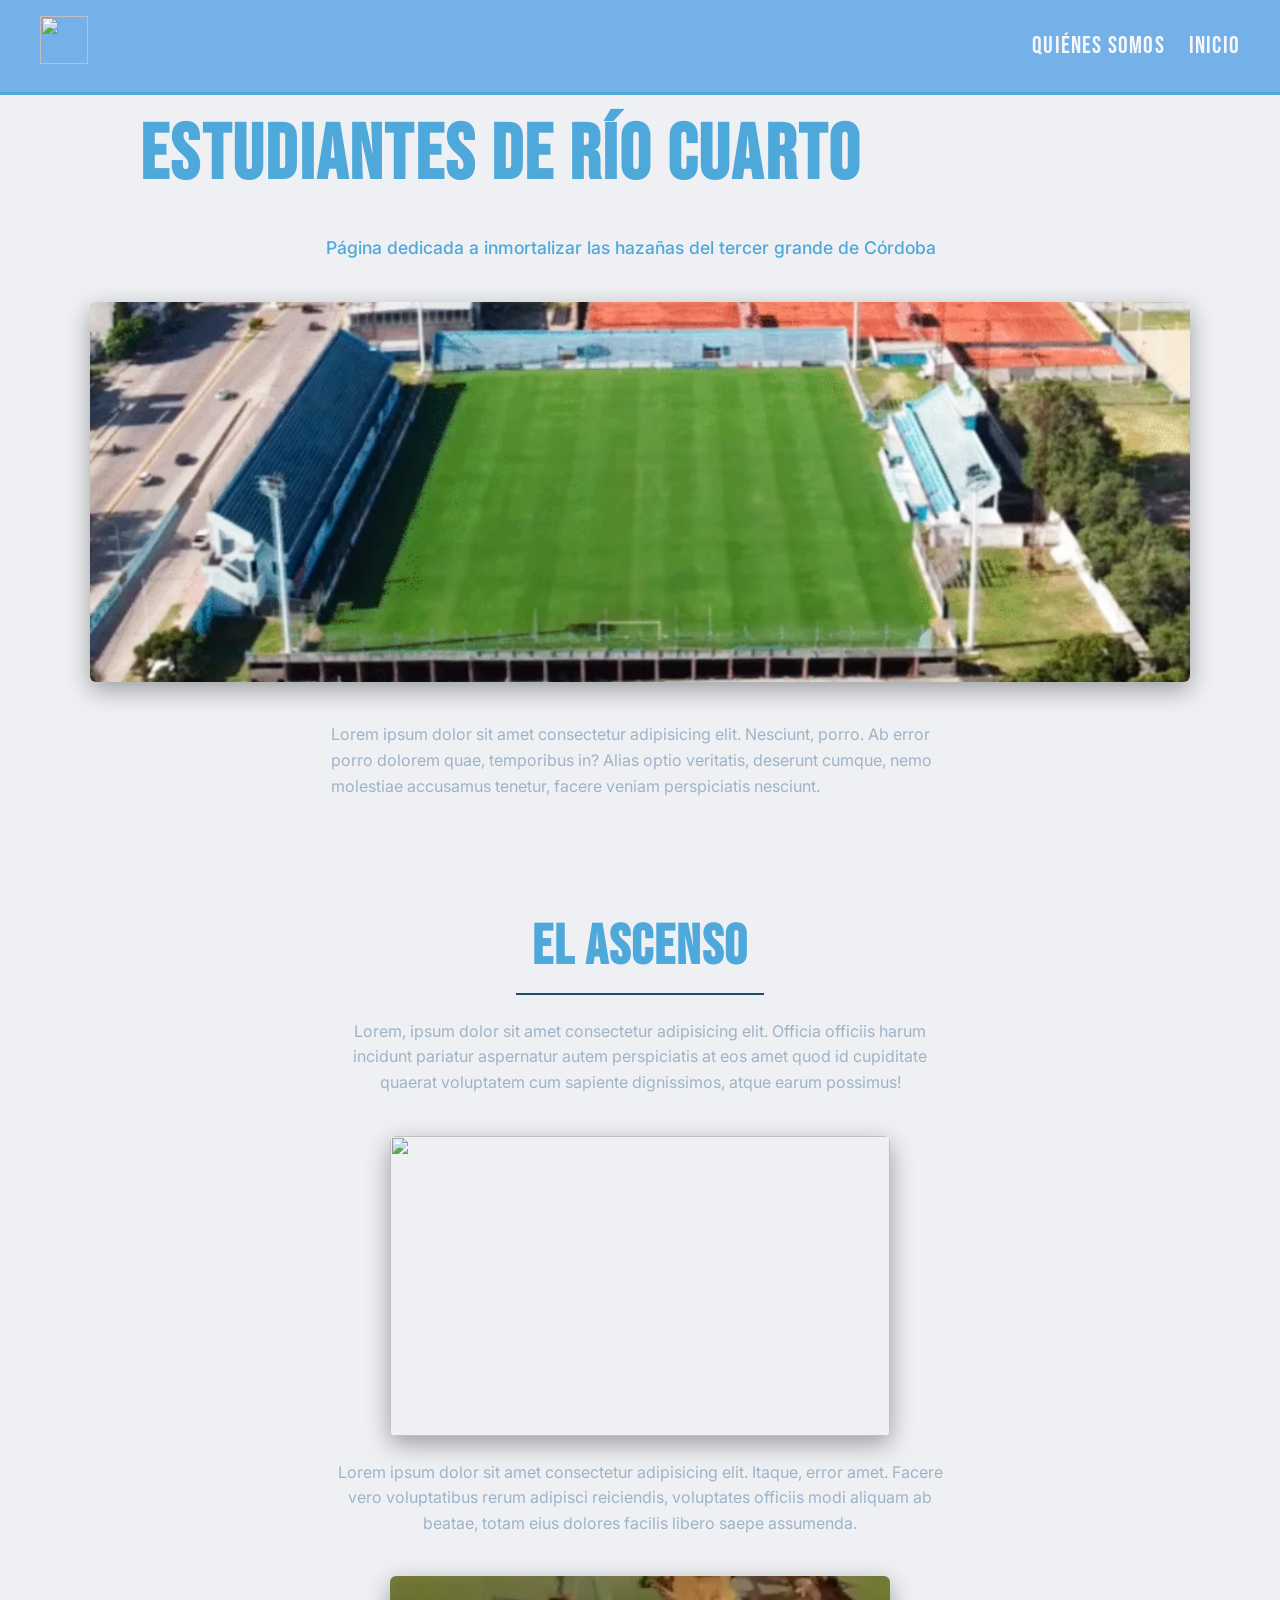
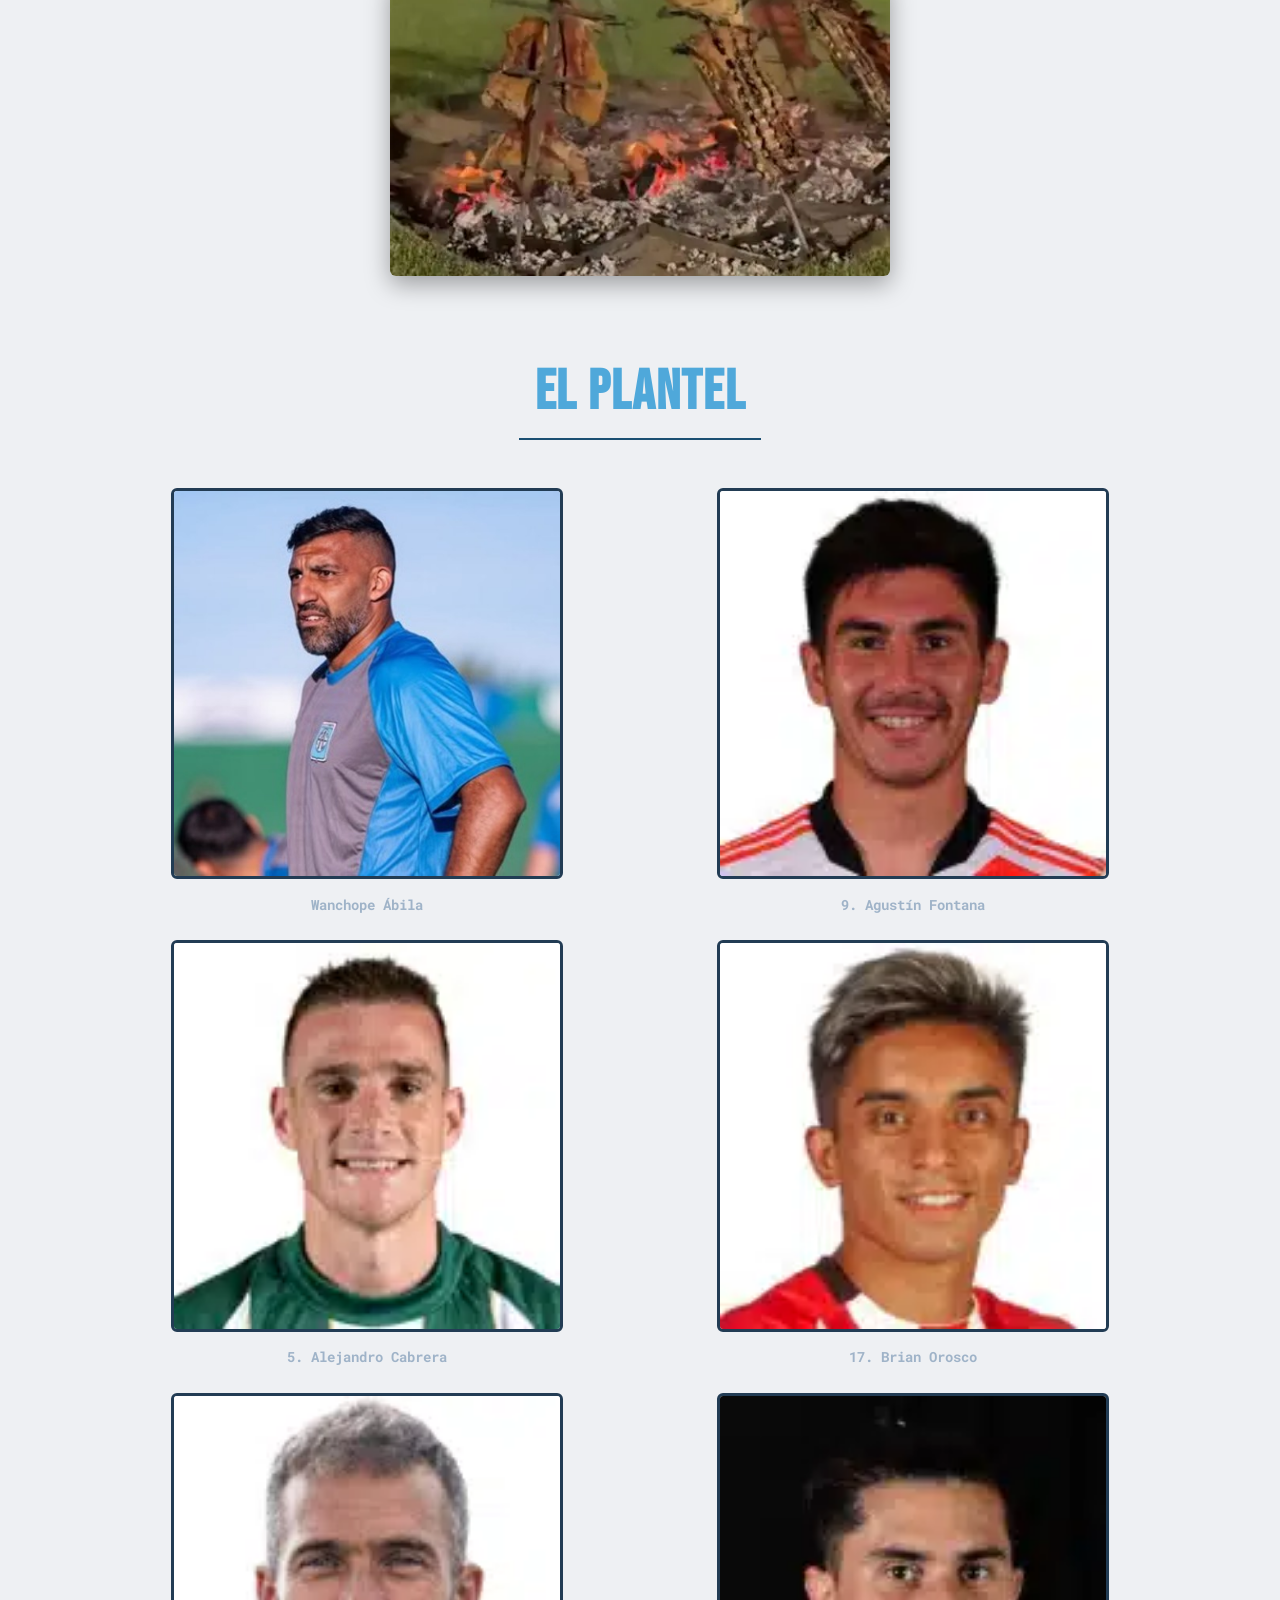
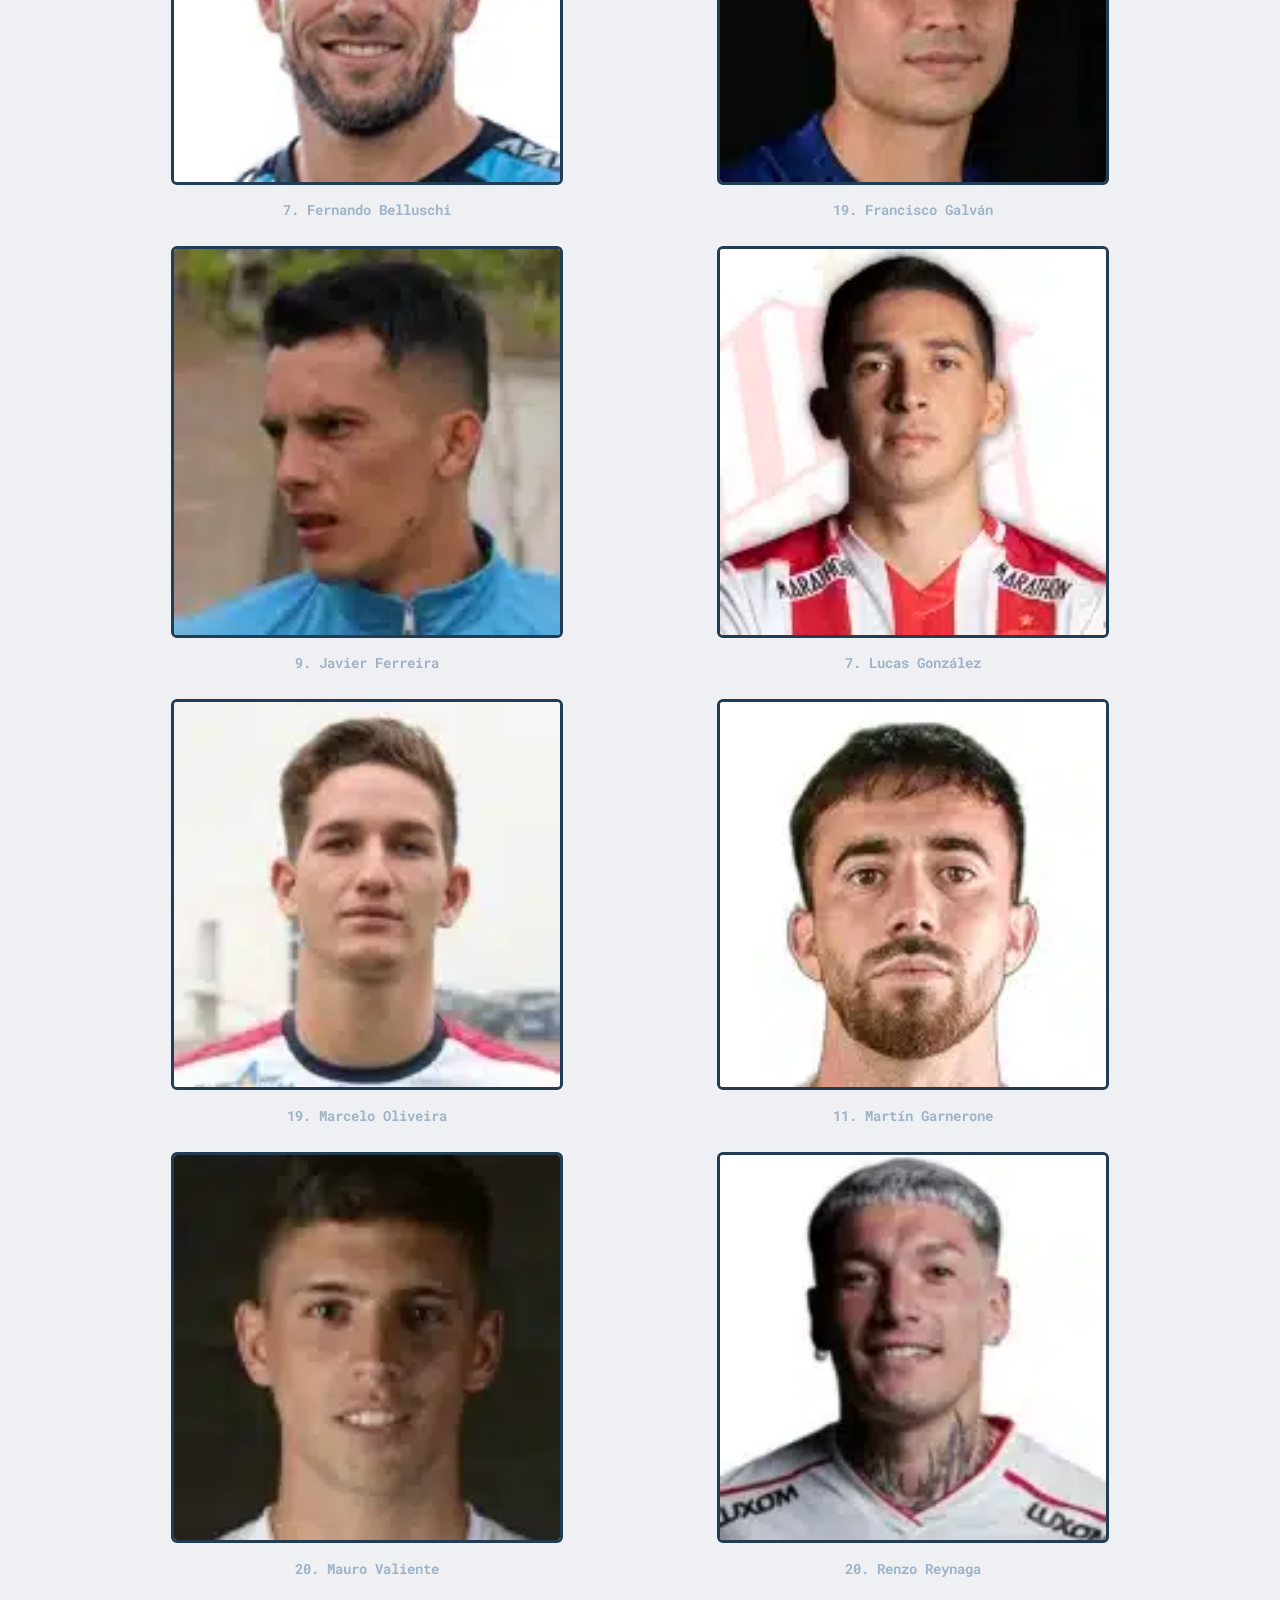
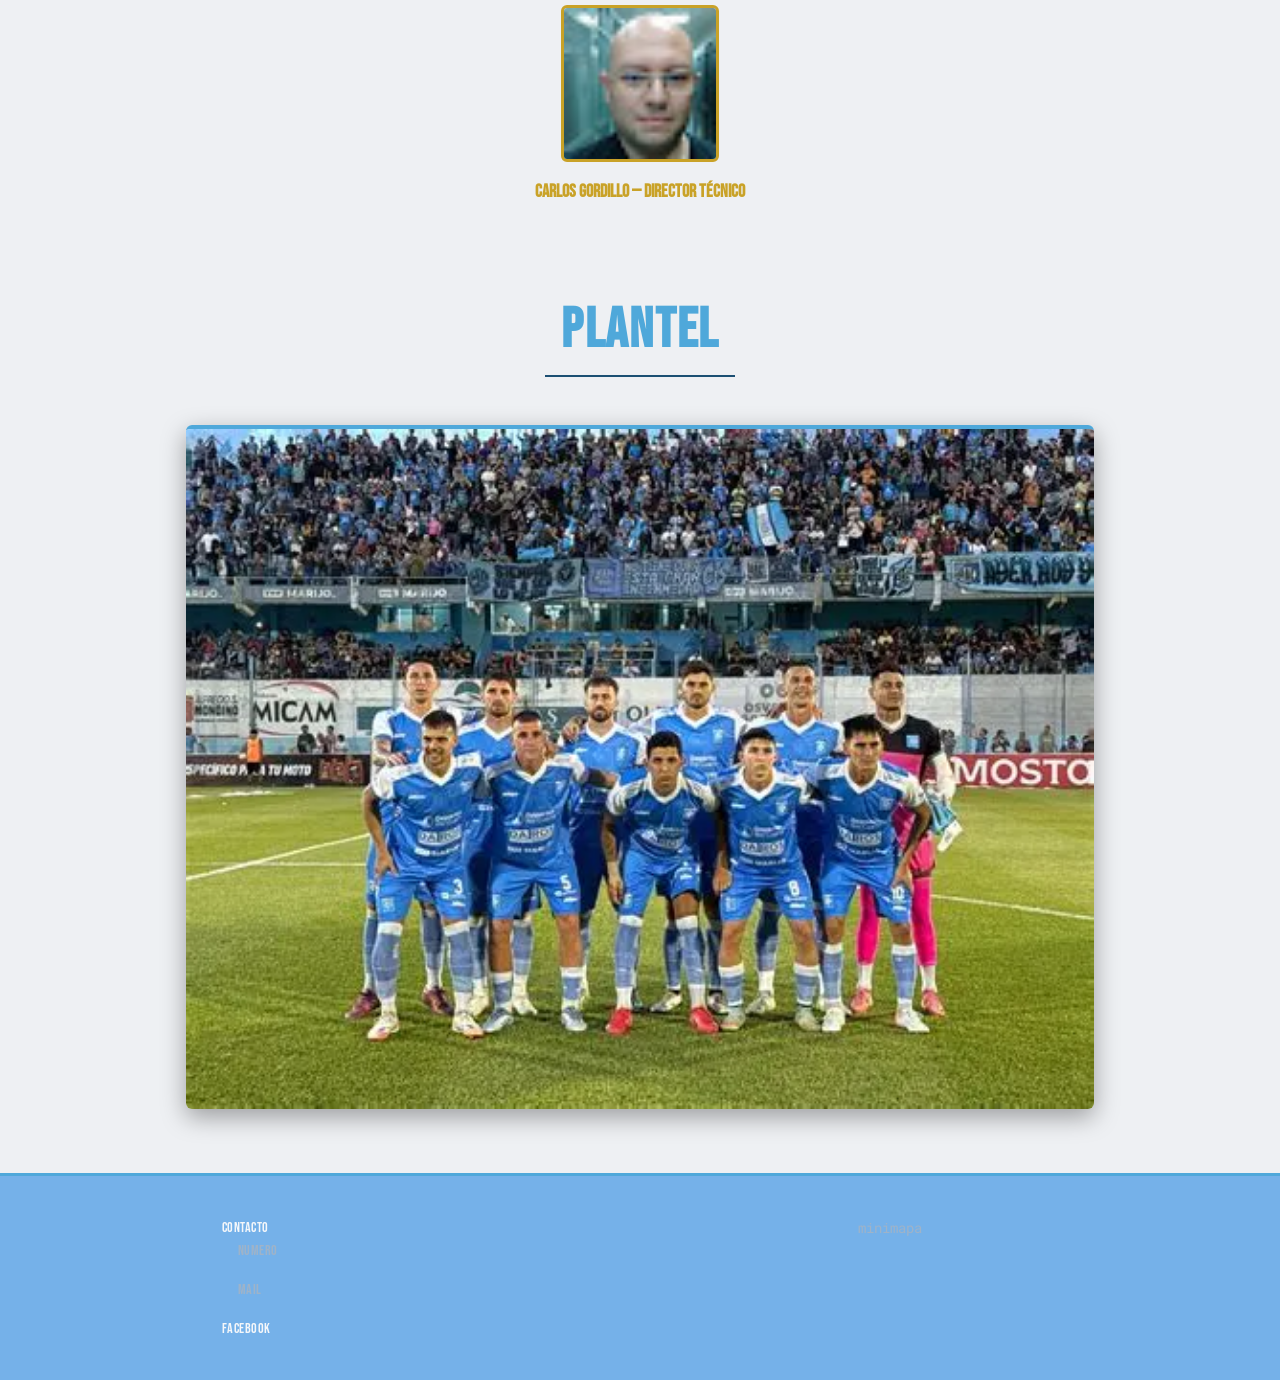
==== commit b318c06f: "Mejora de css parte 1" ====
--- a/index.html
+++ b/index.html
@@ -16,68 +16,84 @@
     <h1>Estudiantes de Río Cuarto</h1>
     <h2>Página dedicada a inmortalizar las hazañas del tercer grande de Córdoba</h2>
     <img src="images/estadio.webp" alt="Estadio">
-    <article>
-    <h3>Estadio</h3>
-    <p>El Estadio Ciudad de Río Cuarto es la casa de Estudiantes y uno de los lugares más representativos de la historia del club. Ubicado en la ciudad de Río Cuarto, Córdoba, es el escenario donde el equipo disputa sus partidos y donde miles de hinchas acompañan al “León” en cada encuentro.</p>
-    </article>
+    <p>Lorem ipsum dolor sit amet consectetur adipisicing elit. Nesciunt, porro. Ab error porro dolorem quae, temporibus in? Alias optio veritatis, deserunt cumque, nemo molestiae accusamus tenetur, facere veniam perspiciatis nesciunt.</p>
 
     <article>
         <h3>El ascenso</h3>
-        <p>Uno de los capítulos más importantes en la historia reciente de Estudiantes de Río Cuarto fue su llegada al fútbol profesional. Después de años de esfuerzo y competencia en las distintas categorías, el club consiguió alcanzar la Primera Nacional, dando un enorme paso en su crecimiento deportivo. El ascenso significó mucho más que un logro deportivo: fue el resultado del trabajo de jugadores, cuerpo técnico, dirigentes e hinchas que acompañaron al club durante todo el camino. Desde entonces, Estudiantes comenzó a consolidarse como uno de los equipos más importantes del fútbol del interior del país.</p>
+        <p>Lorem, ipsum dolor sit amet consectetur adipisicing elit. Officia officiis harum incidunt pariatur aspernatur autem perspiciatis at eos amet quod id cupiditate quaerat voluptatem cum sapiente dignissimos, atque earum possimus!</p>
+
+        <img src="" alt="">
+        <p>Lorem ipsum dolor sit amet consectetur adipisicing elit. Itaque, error amet. Facere vero voluptatibus rerum adipisci reiciendis, voluptates officiis modi aliquam ab beatae, totam eius dolores facilis libero saepe assumenda.</p>
+        <img src="images/asado.webp" alt="Asado">
     </article>
 
-    <article>
-        <h3>El plantel</h3>
+<article class="plantel">
+    <h3>El plantel</h3>
 
-        <img src="images/wanchope.jpg" alt="Wanchope">
-        <h4>Wanchope Ábila</h4>
+    <ul class="plantel__grid">
+        <li>
+            <img src="images/wanchope.jpg" alt="Wanchope Ábila">
+            <h4>Wanchope Ábila</h4>
+        </li>
+        <li>
+            <img src="images/agustin.webp" alt="Agustín Fontana">
+            <h4>9. Agustín Fontana</h4>
+        </li>
+        <li>
+            <img src="images/alejandro.webp" alt="Alejandro Cabrera">
+            <h4>5. Alejandro Cabrera</h4>
+        </li>
+        <li>
+            <img src="images/brian.webp" alt="Brian Orosco">
+            <h4>17. Brian Orosco</h4>
+        </li>
+        <li>
+            <img src="images/fernando.webp" alt="Fernando Belluschi">
+            <h4>7. Fernando Belluschi</h4>
+        </li>
+        <li>
+            <img src="images/francisco.jpeg.webp" alt="Francisco Galván">
+            <h4>19. Francisco Galván</h4>
+        </li>
+        <li>
+            <img src="images/javier.webp" alt="Javier Ferreira">
+            <h4>9. Javier Ferreira</h4>
+        </li>
+        <li>
+            <img src="images/lucas.webp" alt="Lucas González">
+            <h4>7. Lucas González</h4>
+        </li>
+        <li>
+            <img src="images/marcelo.webp" alt="Marcelo Oliveira">
+            <h4>19. Marcelo Oliveira</h4>
+        </li>
+        <li>
+            <img src="images/martin.webp" alt="Martín Garnerone">
+            <h4>11. Martín Garnerone</h4>
+        </li>
+        <li>
+            <img src="images/mauro.webp" alt="Mauro Valiente">
+            <h4>20. Mauro Valiente</h4>
+        </li>
+        <li>
+            <img src="images/renzo.webp" alt="Renzo Reynaga">
+            <h4>20. Renzo Reynaga</h4>
+        </li>
+        <li class="plantel__dt">
+            <img src="images/director.jpg" alt="Carlos Gordillo">
+            <h4>Carlos Gordillo — Director Técnico</h4>
+        </li>
+    </ul>
 
-        <img src="images/agustin.webp" alt="">
-        <h4>9. Agustin Fontana</h4>
-
-        <img src="images/alejandro.webp" alt="">
-        <h4>5. Alejandro Cabrera</h4>
-
-        <img src="images/brian.webp" alt="">
-        <h4>17. Brian Orosco</h4>
-
-        <img src="images/fernando.webp" alt="">
-        <h4>7. Fernando Belluschi</h4>
-
-        <img src="images/francisco.jpeg.webp" alt="">
-        <h4>19. Francisco Galván</h4>
-
-        <img src="images/javier.webp" alt="">
-        <h4>9. Javier Ferreira</h4>
-
-        <img src="images/lucas.webp" alt="">
-        <h4>7. Lucas González</h4>
-
-        <img src="images/marcelo.webp" alt="">
-        <h4>19. Marcelo Oliveira</h4>
-
-        <img src="images/martin.webp" alt="">
-        <h4>11. Martín Garnerone</h4>
-
-        <img src="images/mauro.webp" alt="">
-        <h4>20. Mauro Valiente</h4>
-
-        <img src="images/renzo.webp" alt="">
-        <h4>20. Renzo Reynaga</h4>
-
-        <h4>Carlos Gordillo- Director Técnico</h4>
-        <img src="images/director.jpg" alt="Director" styles="width: 750px; height: 750px;">
-        </div>
-
-        <h3>Foto grupal</h3>
-        <img src="images/plantel.webp" alt="Plantel">
-    </article>
+    <h3>Plantel</h3>
+    <img class="plantel__foto" src="images/plantel.webp" alt="Plantel completo de Estudiantes de Río Cuarto">
+</article>
 </body>
 <footer>
     <div>Contacto
-        <p>Numero: 1122334455</p>
-        <p>Mail: riocuarto@gmail.com</p>
-        Facebook: EstudiantesRioCuarto
+        <p>numero</p>
+        <p>mail</p>
+        facebook
     </div>
     <div>minimapa</div>
 </footer>
--- a/base.css
+++ b/base.css
@@ -27,8 +27,8 @@
    -------------------------------------------------------------------------- */
 :root {
   /* Color */
-  --clr-night:        #0d1b2a; /* fondo principal del sitio */
-  --clr-night-soft:    #142a3f; /* paneles, header, footer */
+  --clr-night:        #eef0f3fb; /* fondo principal del sitio */
+  --clr-night-soft:    #75b1e9; /* paneles, header, footer */
   --clr-night-border:  #223c54; /* separadores / bordes sutiles */
   --clr-celeste:       #4fa8da; /* celeste titular del club */
   --clr-celeste-deep:  #1b4f72; /* celeste oscuro, bordes y hover */
@@ -88,7 +88,7 @@
   font-family: var(--font-display);
   letter-spacing: 0.03em;
   text-transform: uppercase;
-  color: var(--clr-white);
+  color: var(--clr-celeste);
 }
 
 h3 {
@@ -126,9 +126,9 @@
 header {
   display: flex;
   align-items: center;
-  justify-content: space-between;
+  justify-content: flex-start;
   flex-wrap: wrap;
-  gap: var(--space-2);
+  gap: var(--space-3);
   padding: var(--space-2) var(--space-4);
   background-color: var(--clr-night-soft);
   border-bottom: 3px solid var(--clr-celeste);
@@ -137,6 +137,13 @@
   z-index: 10;
 }
 
+/* El logo va solo a la izquierda; margin-right:auto empuja todo lo
+   que viene después (los links de navegación) hacia la derecha,
+   donde antes solo estaba "Inicio". Así quedan los dos agrupados. */
+header a:first-child {
+  margin-right: auto;
+}
+
 header img {
   width: 48px;
   height: 48px;
@@ -145,7 +152,7 @@
 
 header a {
   font-family: var(--font-display);
-  font-size: 1.1rem;
+  font-size: 1.5rem;
   letter-spacing: 0.05em;
   text-transform: uppercase;
   color: var(--clr-white);
--- a/index.css
+++ b/index.css
@@ -11,8 +11,12 @@
    agregar clases nuevas al HTML.
    -------------------------------------------------------------------------- */
 h1 {
-  font-size: clamp(2.5rem, 6vw, 4.5rem);
-  margin-top: var(--space-5);
+  font-size: clamp(2.5rem, 6vw, 5rem);
+  margin: var(--space-5) auto var(--space-3);
+  flex-wrap: wrap;
+  width: 1000px;
+  margin: 0 auto; /* Centra horizontalmente */
+  
 }
 
 h2 {
@@ -24,6 +28,12 @@
   color: var(--clr-celeste);
   max-width: 60ch;
   margin: var(--space-2) auto var(--space-4);
+  padding: 0 var(--space-2);
+}
+
+h3 {
+  font-size: clamp(2rem, 5vw, 3.5rem);
+  margin: var(--space-4) auto var(--space-3);
   padding: 0 var(--space-2);
 }
 
@@ -59,34 +69,33 @@
 
 /* --------------------------------------------------------------------------
    3. ARTÍCULO "EL PLANTEL"
-   Segundo <article>: arma una grilla de "fichas" de jugador sin tocar
-   el HTML. Cada jugador es un <img> seguido de un <h4> con su número y
-   nombre; se les da display:inline-block para que el flujo normal del
-   documento los acomode en filas, mientras los <h3> (block-level por
-   default) siguen cortando la fila como títulos de sección
-   ("El plantel", "Foto grupal").
+   Requiere: article.plantel > ul.plantel__grid > li > img + h4
+   Grilla fija de 2 columnas. Al final, fuera de la grilla, va la foto
+   grupal grande y centrada, bajo el título "Plantel".
    -------------------------------------------------------------------------- */
-article:nth-of-type(2) img {
-  width: 160px;
-  height: 160px;
+.plantel__grid {
+  list-style: none;
+  display: grid;
+  grid-template-columns: repeat(2, 1fr);
+  gap: var(--space-3);
+  margin: var(--space-3) 0 var(--space-4);
+}
+
+.plantel__grid img {
+  width: 75%;
+  aspect-ratio: 1 / 1;
   object-fit: cover;
-  display: inline-block;
-  vertical-align: bottom;
-  margin: var(--space-3) var(--space-1) 0;
   border: 3px solid var(--clr-night-border);
   transition: border-color var(--transition), transform var(--transition);
 }
 
-article:nth-of-type(2) img:hover {
+.plantel__grid img:hover {
   border-color: var(--clr-celeste);
   transform: translateY(-4px);
 }
 
-article:nth-of-type(2) h4 {
-  display: inline-block;
-  vertical-align: top;
-  width: 160px;
-  margin: 0 var(--space-1) var(--space-3);
+.plantel__grid h4 {
+  margin-top: var(--space-1);
   font-family: var(--font-mono);
   font-size: 0.85rem;
   letter-spacing: 0;
@@ -94,33 +103,36 @@
   color: var(--clr-muted);
 }
 
-/* Ficha del Director Técnico: se destaca del resto del plantel */
-img[alt="Director"] {
-  width: 220px;
-  height: 220px;
+/* Ficha del Director Técnico: ocupa la fila completa (evita que quede
+   sola en una columna con un hueco vacío al lado) y se destaca del
+   resto del plantel con el acento dorado. */
+.plantel__dt {
+  grid-column: 1 / -1;
+  max-width: 220px;
+  margin: 0 auto;
+}
+
+.plantel__dt img {
   border-color: var(--clr-gold);
 }
 
-/* Nombre del DT: en el HTML el <h4> va ANTES de su imagen (al revés que
-   los jugadores), por eso acá el selector usa "+" hacia adelante.
-   :has() requiere navegadores modernos (Chrome/Edge/Safari/Firefox
-   actuales); si no está soportado, el nombre se ve igual, sin el
-   acento dorado, así que funciona como mejora progresiva. */
-h4:has(+ img[alt="Director"]) {
+.plantel__dt h4 {
+  font-family: var(--font-display);
+  font-size: 1.1rem;
   color: var(--clr-gold);
-  font-family: var(--font-display);
-  font-size: 1.2rem;
-  width: auto;
 }
 
-/* Foto grupal final: ocupa todo el ancho, no es una ficha más */
-img[alt="Plantel"] {
+/* Foto grupal: imagen grande a todo el ancho del contenedor, siempre
+   al final del artículo, bajo el título "Plantel". */
+.plantel__foto {
   display: block;
-  width: 100%;
+  width: 85%;
   max-width: var(--container-width);
   height: auto;
-  margin: var(--space-2) auto var(--space-5);
-  border: none;
+  margin: var(--space-3) auto var(--space-5);
+  border-radius: var(--radius);
+  box-shadow: var(--shadow-card);
+  border-top: 4px solid var(--clr-celeste);
 }
 
 /* --------------------------------------------------------------------------
@@ -131,8 +143,7 @@
     height: 220px;
   }
 
-  article:nth-of-type(2) img,
-  article:nth-of-type(2) h4 {
-    width: 120px;
+  .plantel__grid {
+    grid-template-columns: 1fr;
   }
 }
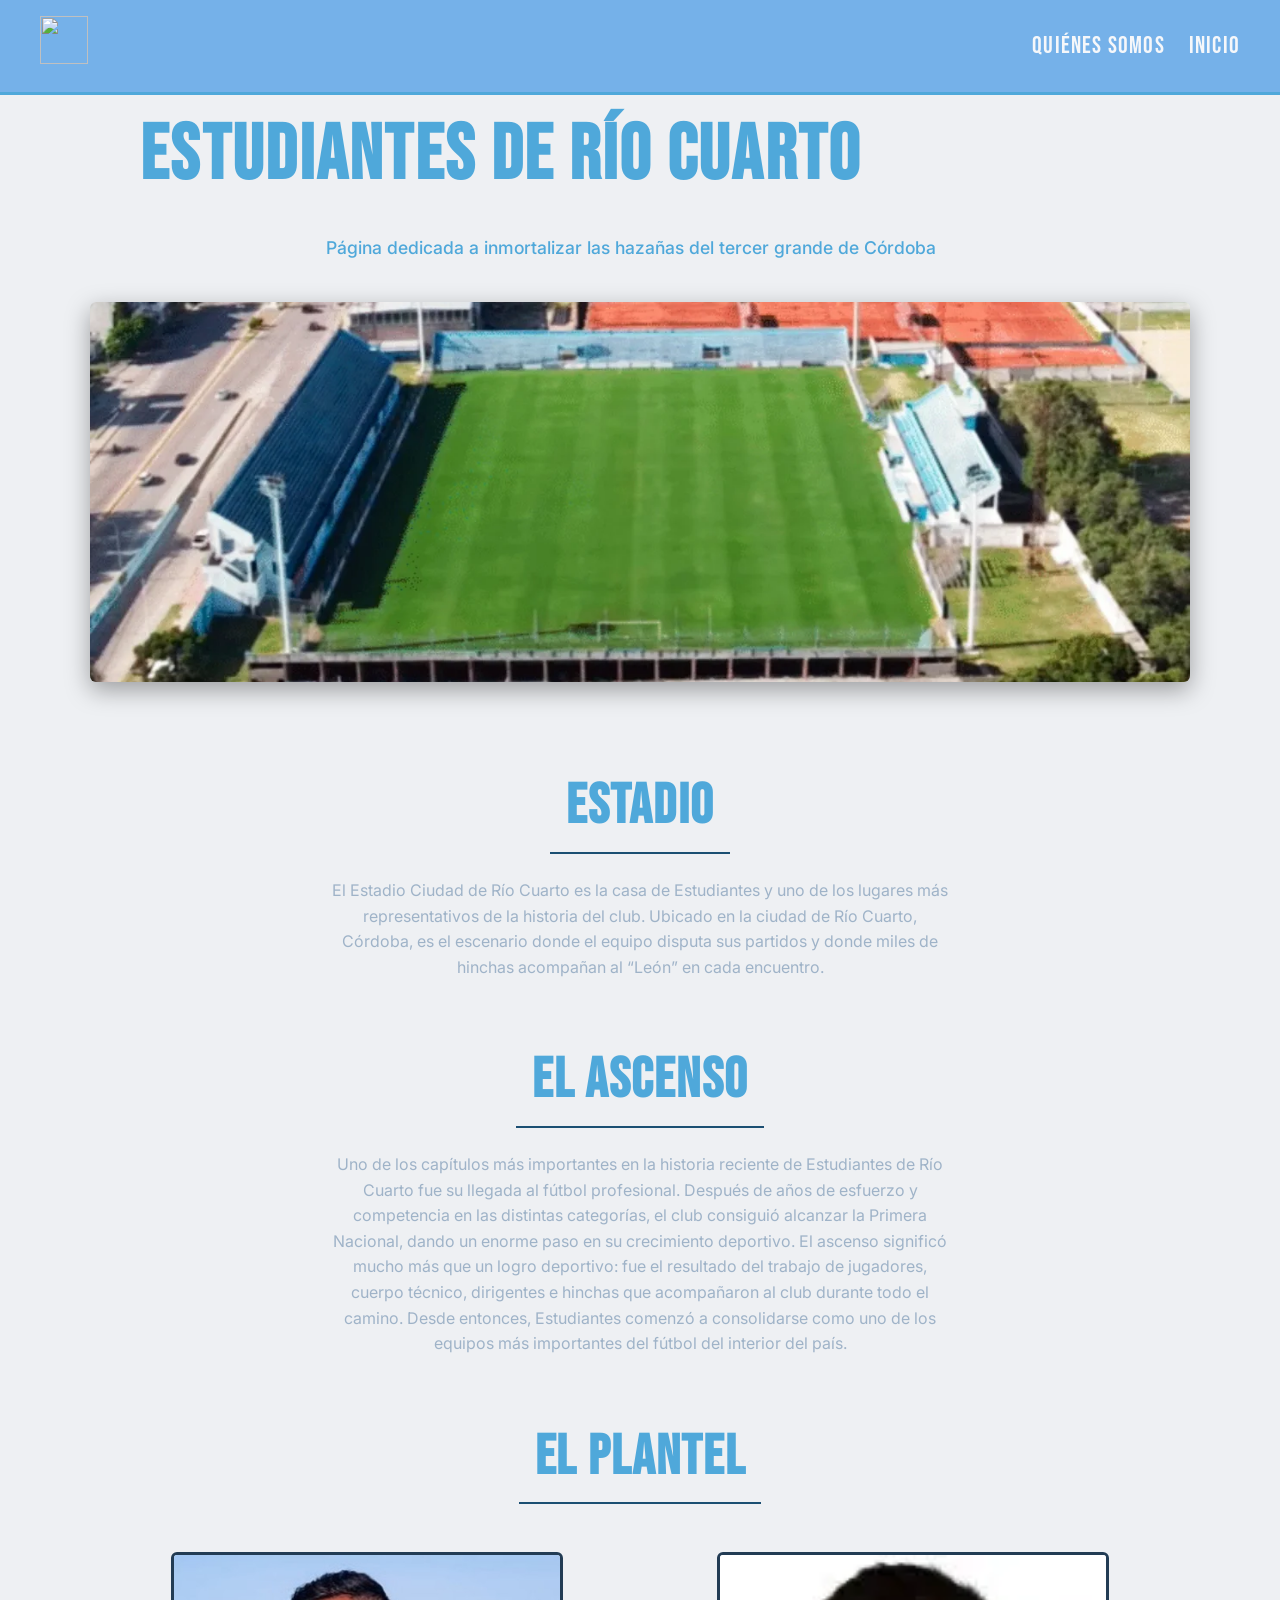
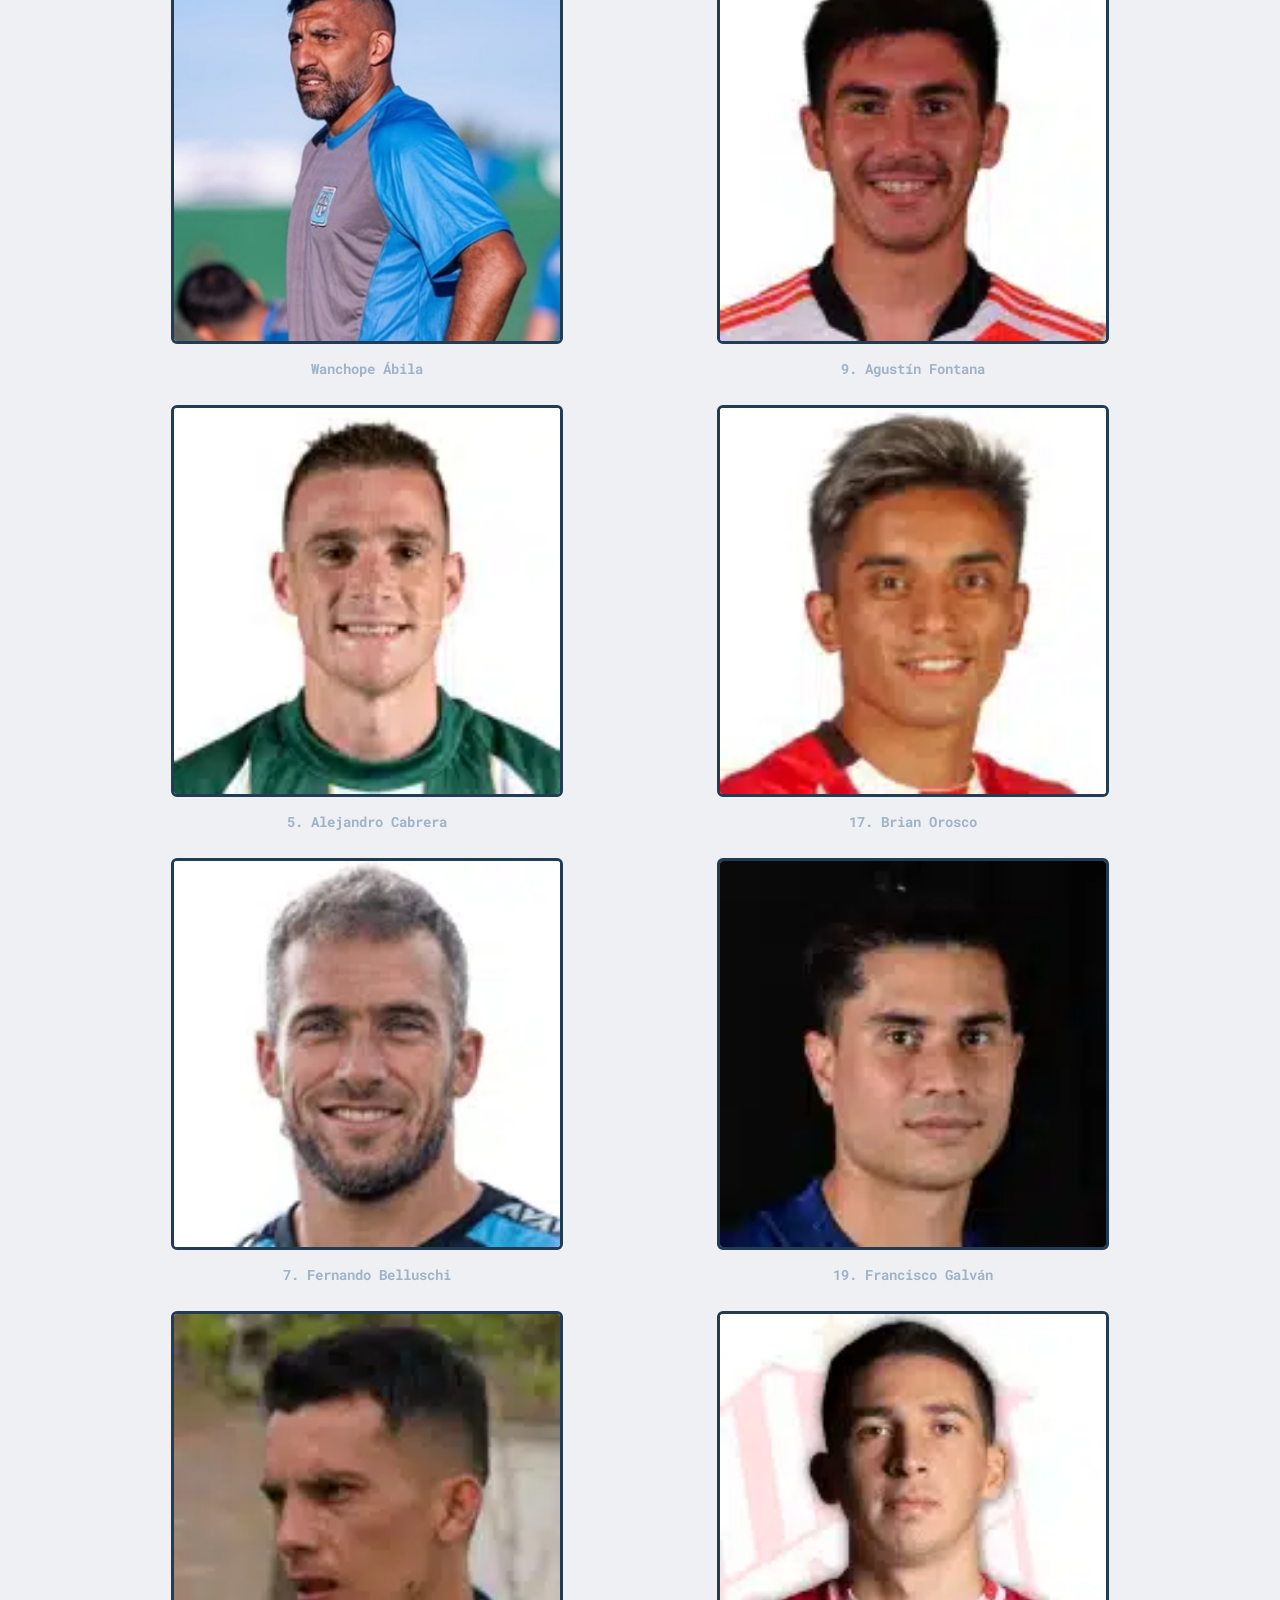
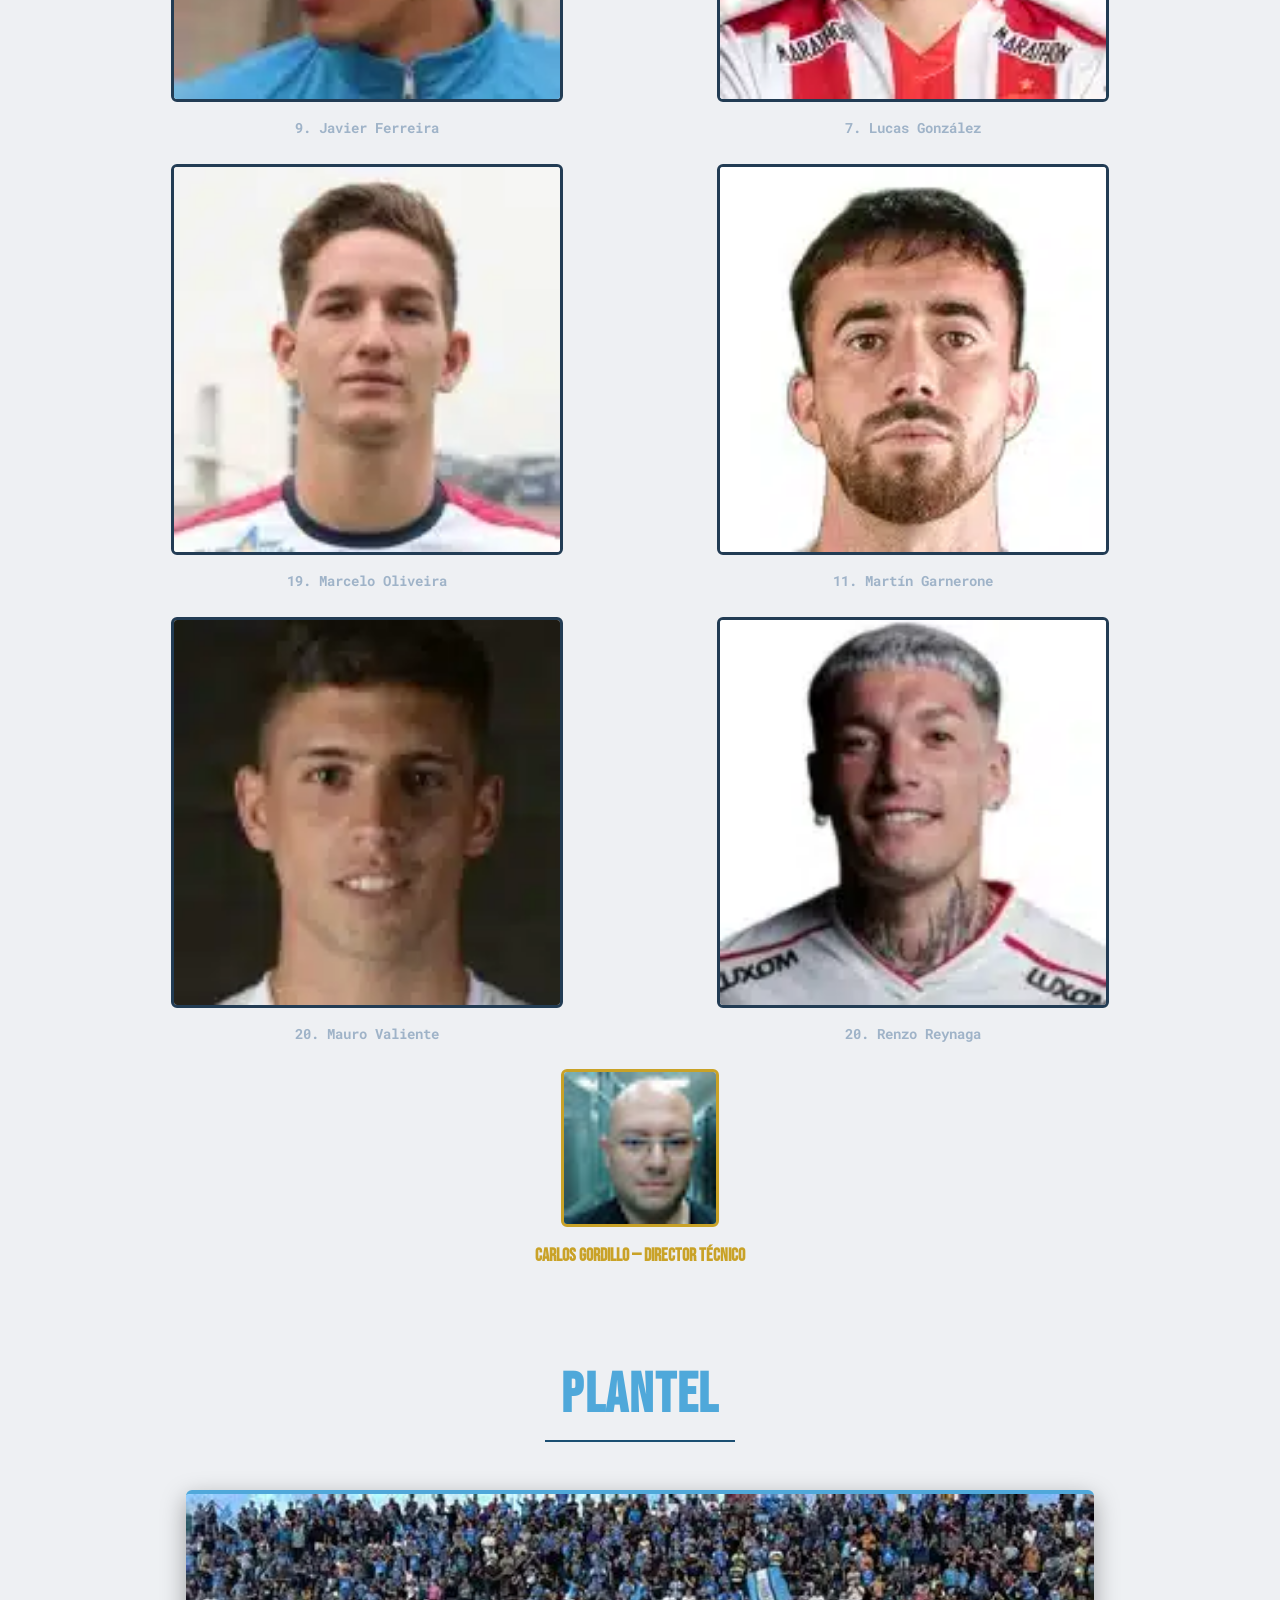
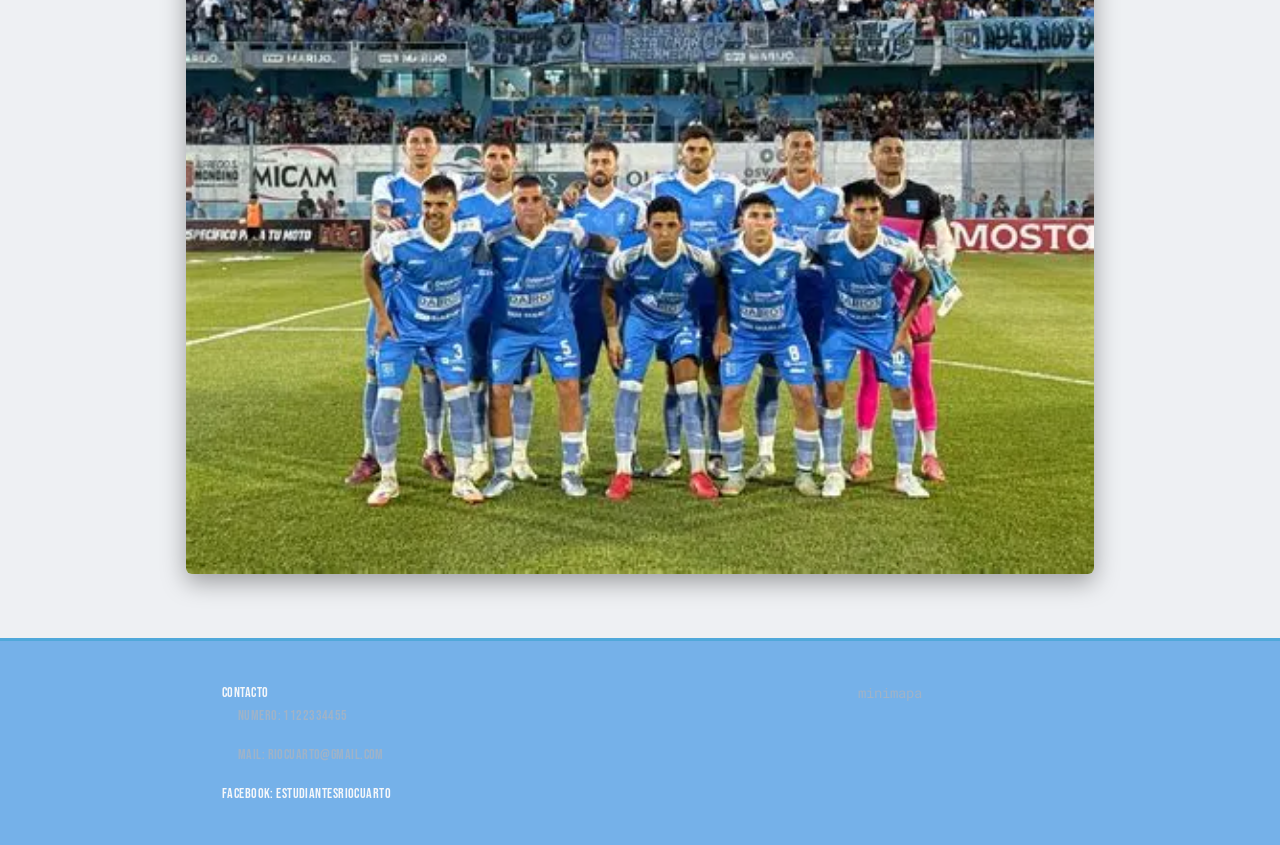
==== commit 4c03f4f0: "Merge branch 'main' of https://github.com/franps3/Versionado" ====
--- a/index.html
+++ b/index.html
@@ -16,15 +16,14 @@
     <h1>Estudiantes de Río Cuarto</h1>
     <h2>Página dedicada a inmortalizar las hazañas del tercer grande de Córdoba</h2>
     <img src="images/estadio.webp" alt="Estadio">
-    <p>Lorem ipsum dolor sit amet consectetur adipisicing elit. Nesciunt, porro. Ab error porro dolorem quae, temporibus in? Alias optio veritatis, deserunt cumque, nemo molestiae accusamus tenetur, facere veniam perspiciatis nesciunt.</p>
+    <article>
+    <h3>Estadio</h3>
+    <p>El Estadio Ciudad de Río Cuarto es la casa de Estudiantes y uno de los lugares más representativos de la historia del club. Ubicado en la ciudad de Río Cuarto, Córdoba, es el escenario donde el equipo disputa sus partidos y donde miles de hinchas acompañan al “León” en cada encuentro.</p>
+    </article>
 
     <article>
         <h3>El ascenso</h3>
-        <p>Lorem, ipsum dolor sit amet consectetur adipisicing elit. Officia officiis harum incidunt pariatur aspernatur autem perspiciatis at eos amet quod id cupiditate quaerat voluptatem cum sapiente dignissimos, atque earum possimus!</p>
-
-        <img src="" alt="">
-        <p>Lorem ipsum dolor sit amet consectetur adipisicing elit. Itaque, error amet. Facere vero voluptatibus rerum adipisci reiciendis, voluptates officiis modi aliquam ab beatae, totam eius dolores facilis libero saepe assumenda.</p>
-        <img src="images/asado.webp" alt="Asado">
+        <p>Uno de los capítulos más importantes en la historia reciente de Estudiantes de Río Cuarto fue su llegada al fútbol profesional. Después de años de esfuerzo y competencia en las distintas categorías, el club consiguió alcanzar la Primera Nacional, dando un enorme paso en su crecimiento deportivo. El ascenso significó mucho más que un logro deportivo: fue el resultado del trabajo de jugadores, cuerpo técnico, dirigentes e hinchas que acompañaron al club durante todo el camino. Desde entonces, Estudiantes comenzó a consolidarse como uno de los equipos más importantes del fútbol del interior del país.</p>
     </article>
 
 <article class="plantel">
@@ -91,9 +90,9 @@
 </body>
 <footer>
     <div>Contacto
-        <p>numero</p>
-        <p>mail</p>
-        facebook
+        <p>Numero: 1122334455</p>
+        <p>Mail: riocuarto@gmail.com</p>
+        Facebook: EstudiantesRioCuarto
     </div>
     <div>minimapa</div>
 </footer>
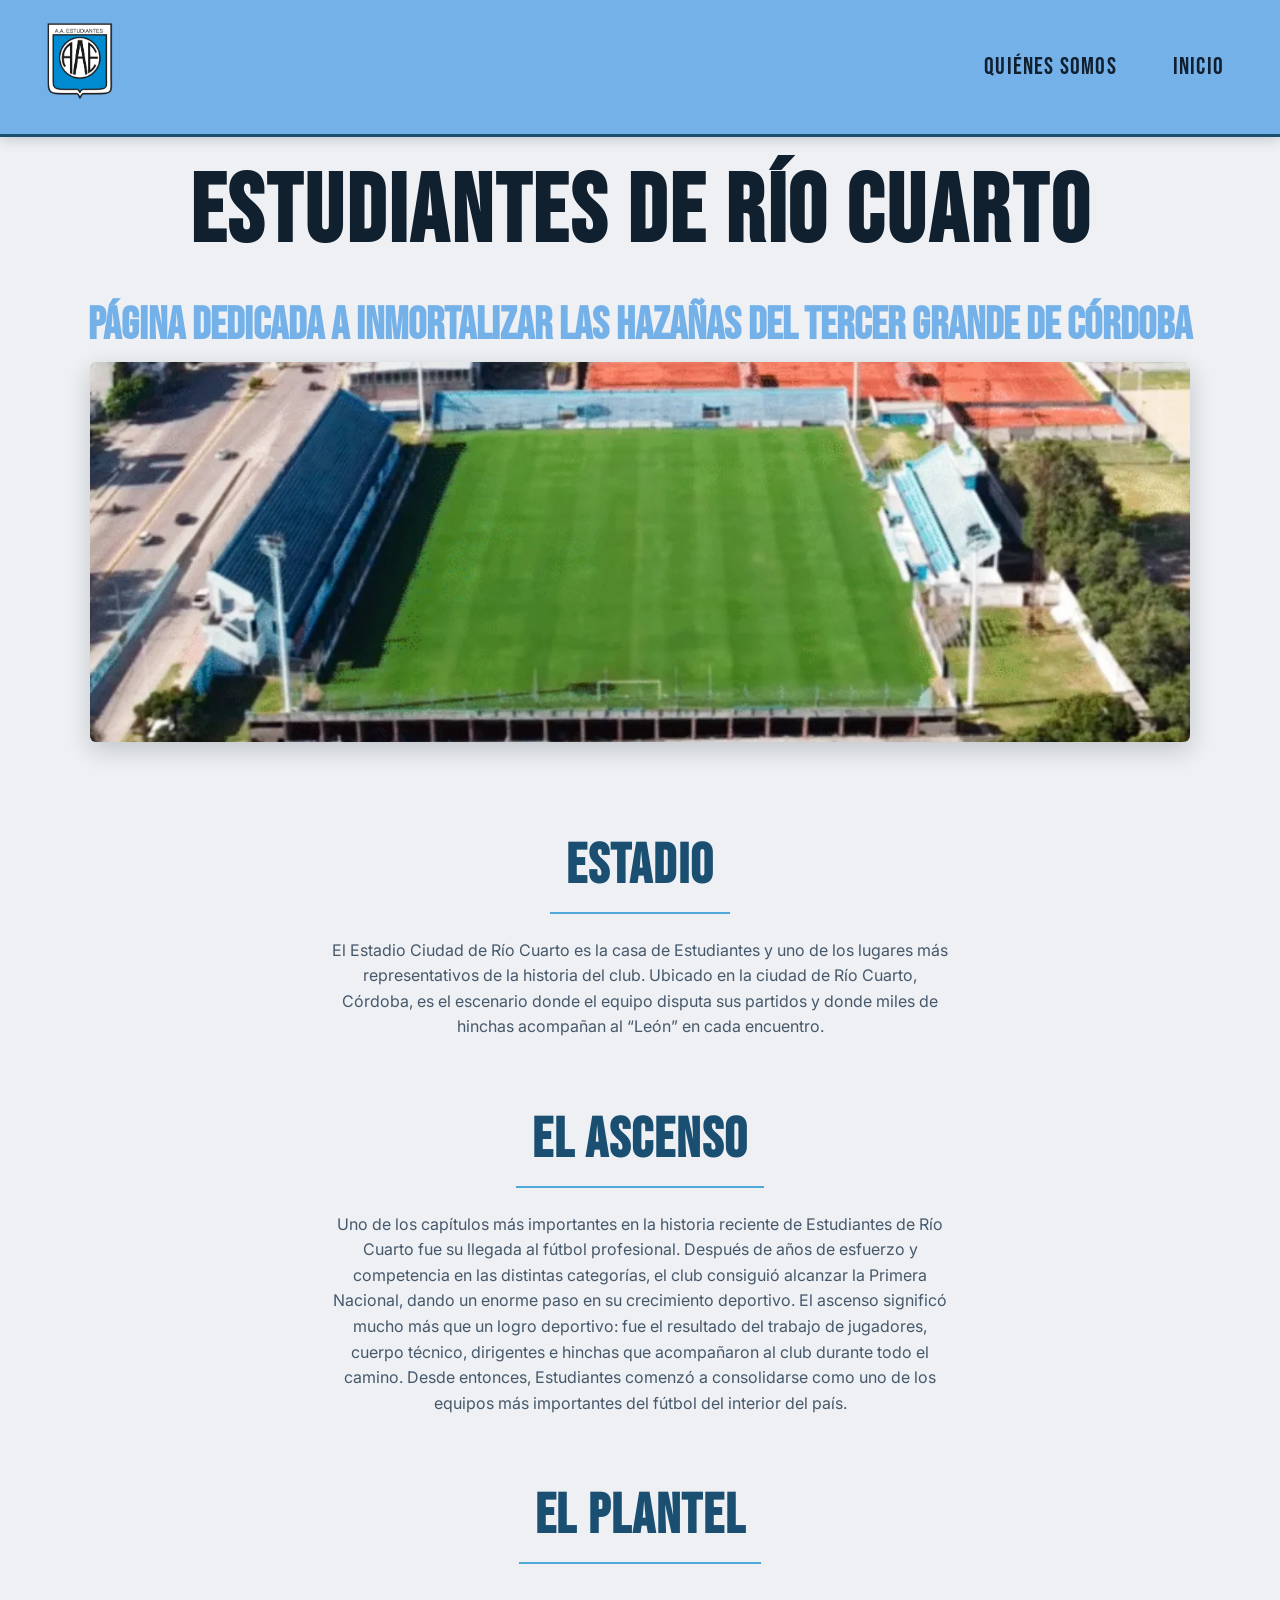
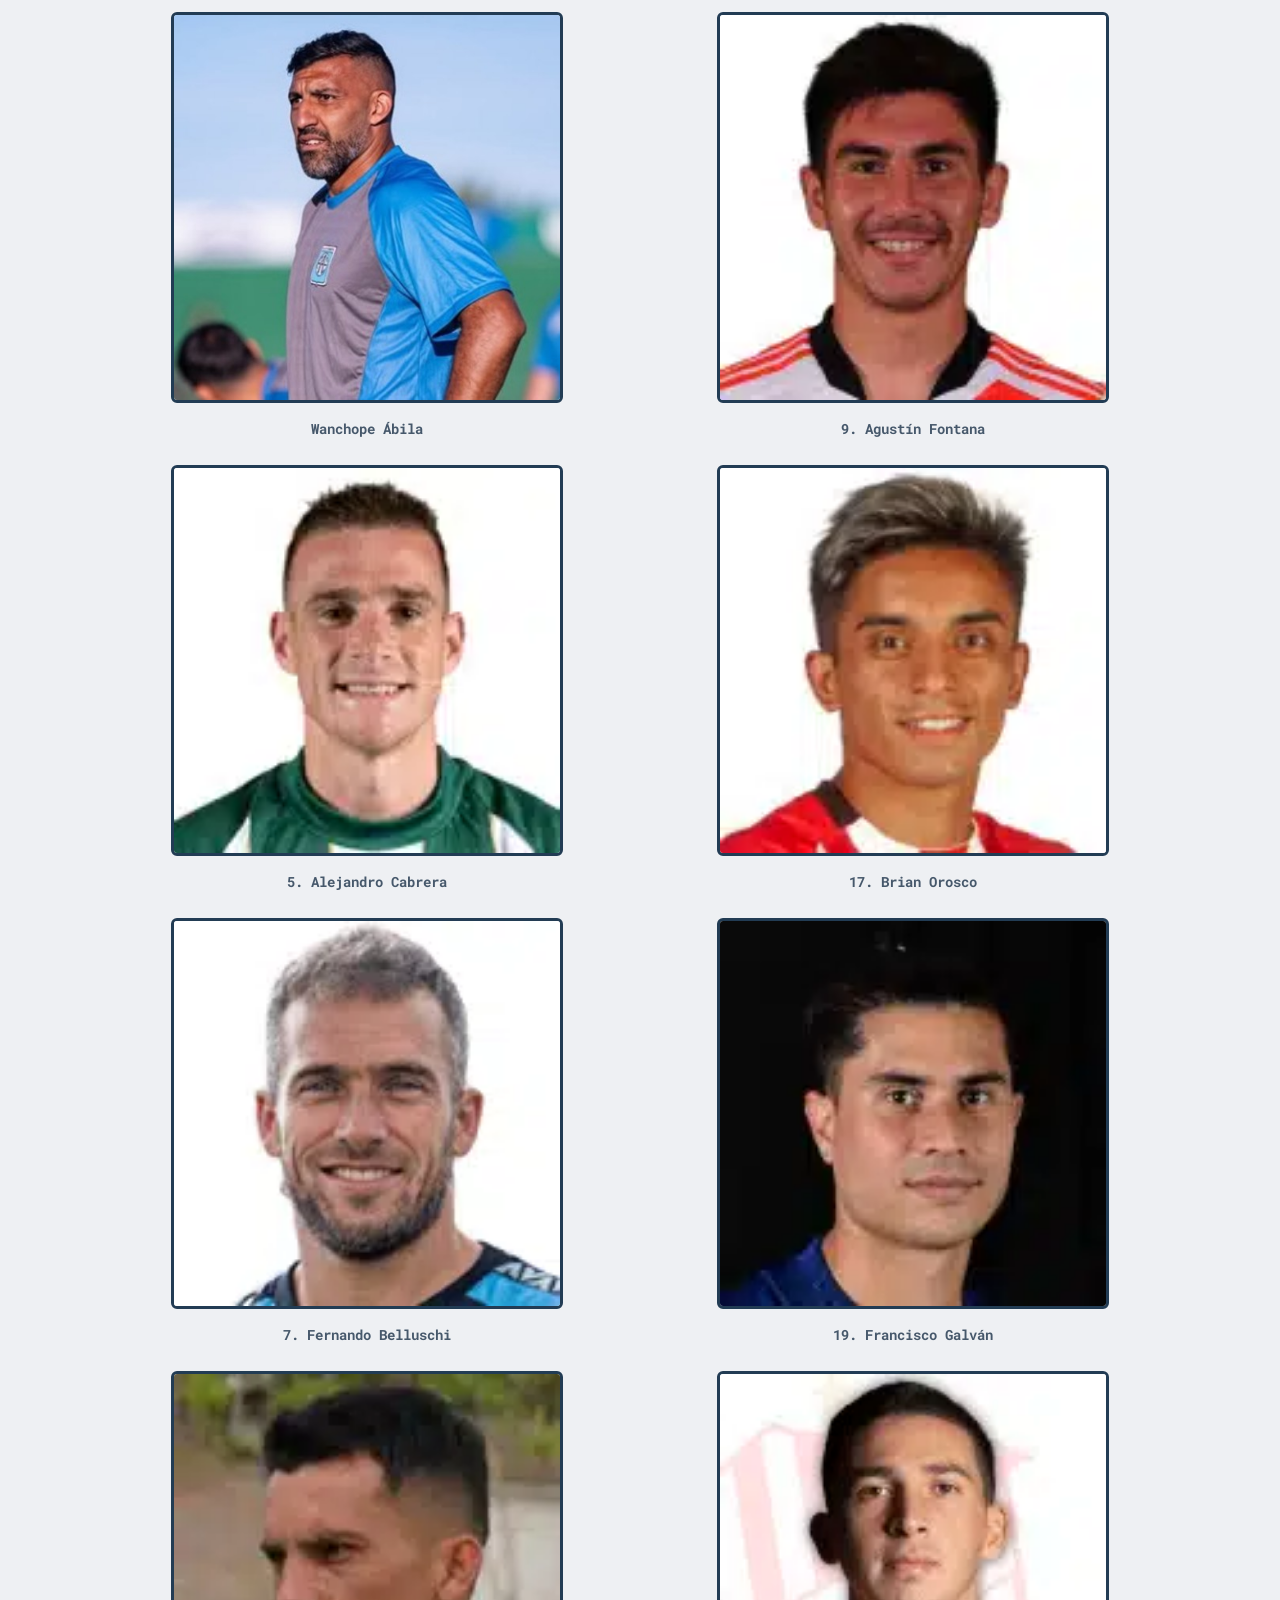
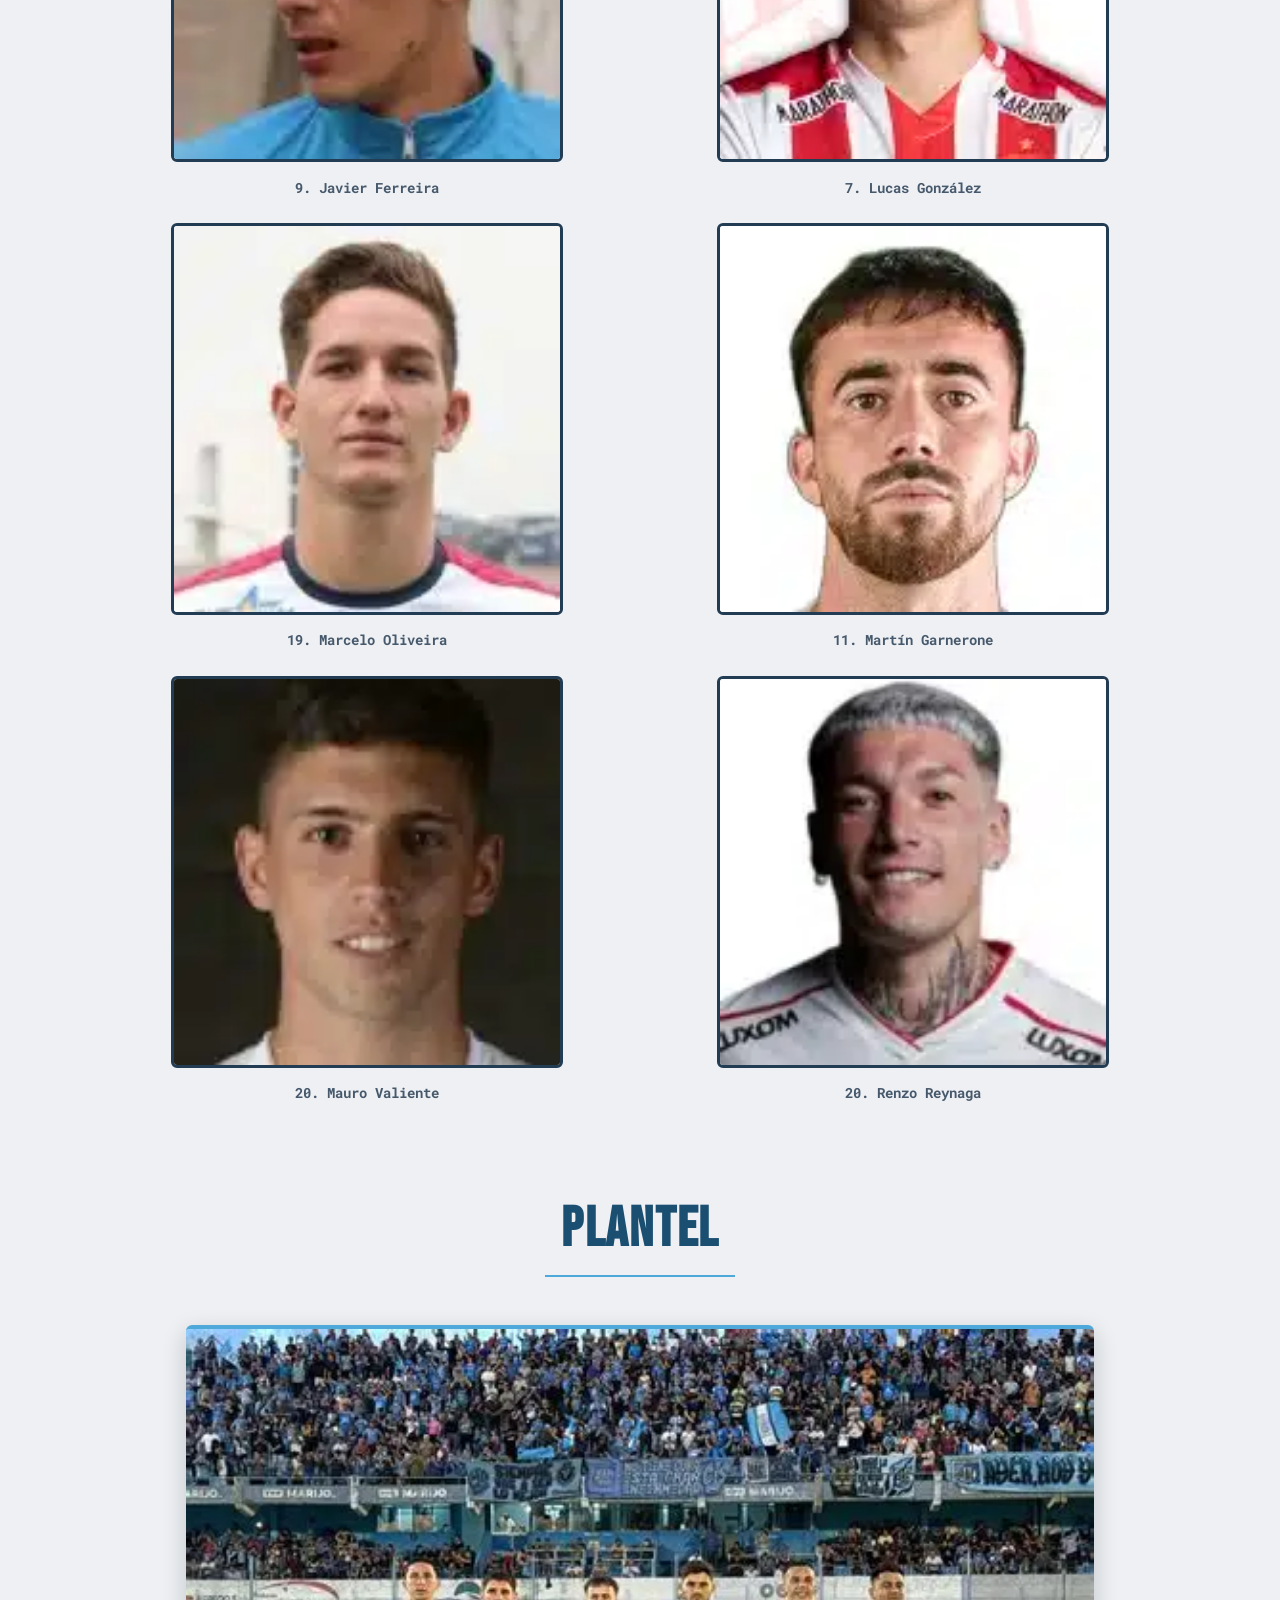
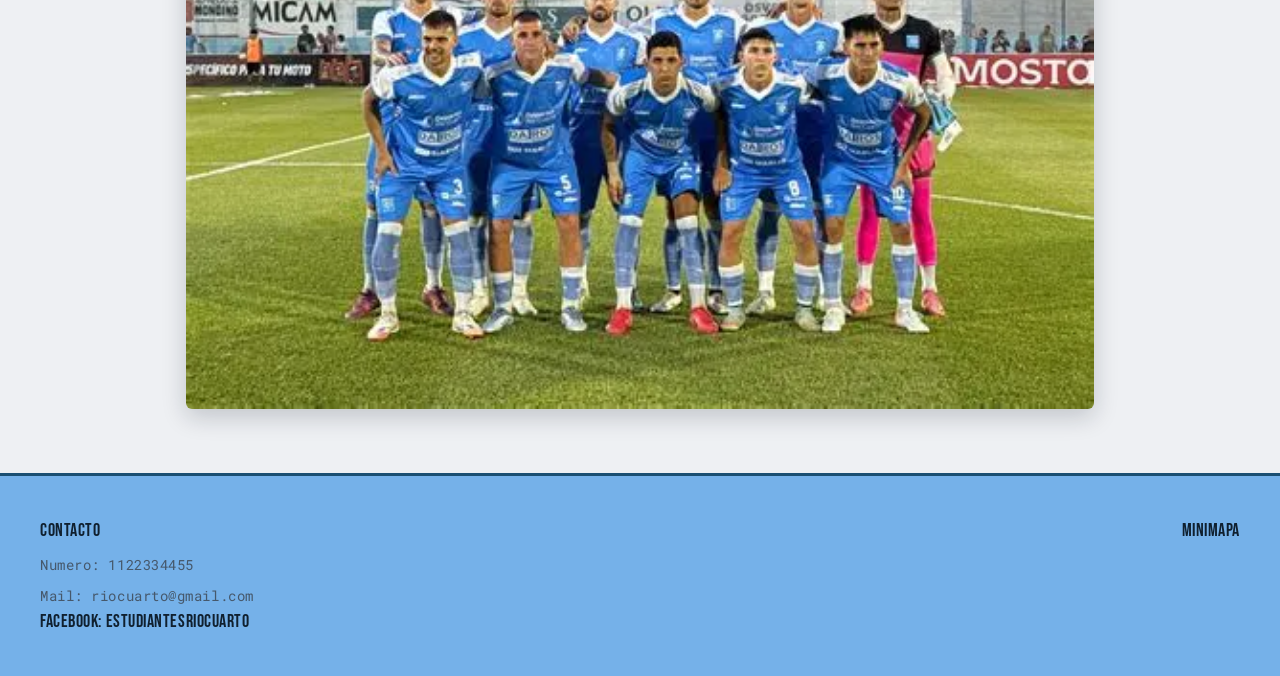
==== commit 6d617565: "jornada de QA" ====
--- a/index.html
+++ b/index.html
@@ -7,7 +7,7 @@
     <link rel="icon" type="image/x-icon" href="/images/escudo.ico">
 </head>
 <header>
-    <a href="index.html"><img src="escudo.png" alt=""></a>
+    <a href="index.html"><img src="images/escudo.ico" alt="" ></a>
     <a href="about.html">quiénes somos</a>
     <a href="index.html">Inicio</a>
 </header>
@@ -78,10 +78,6 @@
             <img src="images/renzo.webp" alt="Renzo Reynaga">
             <h4>20. Renzo Reynaga</h4>
         </li>
-        <li class="plantel__dt">
-            <img src="images/director.jpg" alt="Carlos Gordillo">
-            <h4>Carlos Gordillo — Director Técnico</h4>
-        </li>
     </ul>
 
     <h3>Plantel</h3>
--- a/base.css
+++ b/base.css
@@ -20,21 +20,22 @@
 
 /* --------------------------------------------------------------------------
    2. TOKENS DE DISEÑO (variables CSS)
-   Paleta basada en la identidad histórica del club: el celeste se
-   adoptó en 1917 como homenaje a la bandera argentina. Se reemplaza el
-   negro plano del CSS original por un "azul noche" con más profundidad,
-   más cercano a cómo se ve una cancha iluminada de noche.
+   Tema claro: fondo general gris muy claro, paneles (header/footer) en
+   celeste de camiseta. Todos los colores de texto de acá para abajo
+   están elegidos para tener contraste legible sobre ESTE fondo claro,
+   no sobre fondo oscuro como en la versión anterior.
    -------------------------------------------------------------------------- */
 :root {
   /* Color */
-  --clr-night:        #eef0f3fb; /* fondo principal del sitio */
-  --clr-night-soft:    #75b1e9; /* paneles, header, footer */
-  --clr-night-border:  #223c54; /* separadores / bordes sutiles */
-  --clr-celeste:       #4fa8da; /* celeste titular del club */
-  --clr-celeste-deep:  #1b4f72; /* celeste oscuro, bordes y hover */
-  --clr-white:         #f5f7fa;
-  --clr-muted:         #9fb3c8; /* texto secundario sobre fondo oscuro */
-  --clr-gold:          #c9a227; /* detalle de jerarquía ("tercer grande") */
+  --clr-night:        #eef0f3; /* fondo principal del sitio (claro) */
+  --clr-night-soft:    #75b1e9; /* paneles: header y footer */
+  --clr-night-border:  #223c54; /* marco oscuro de fotos/tarjetas */
+  --clr-celeste:       #4fa8da; /* celeste de marca: links, acentos, bordes */
+  --clr-celeste-deep:  #1b4f72; /* celeste oscuro: alto contraste, hover */
+  --clr-white:         #f5f7fa; /* texto/placas sobre paneles celestes */
+  --clr-ink:           #10202f; /* texto principal, alto contraste en claro */
+  --clr-muted:         #46586b; /* texto secundario, legible sobre claro */
+  --clr-gold:          #93690f; /* detalle de jerarquía, oscurecido para rendir sobre blanco */
 
   /* Tipografía */
   --font-display: 'Bebas Neue', 'Arial Narrow', sans-serif;
@@ -51,7 +52,7 @@
   /* Layout */
   --container-width: 1100px;
   --radius: 6px;
-  --shadow-card: 0 8px 24px rgba(0, 0, 0, 0.35);
+  --shadow-card: 0 8px 24px rgba(13, 27, 42, 0.2);
   --transition: 0.2s ease-in-out;
 }
 
@@ -72,14 +73,15 @@
 
 /* --------------------------------------------------------------------------
    4. TIPOGRAFÍA Y FONDO GLOBAL
-   Reemplaza Comic Sans (no profesional para un sitio institucional) por
-   el sistema tipográfico de los tokens. Fondo "azul noche" en vez de
-   negro plano: da profundidad y deja respirar al celeste como acento.
+   Texto en --clr-ink (azul noche), no blanco: sobre el fondo claro
+   actual el blanco directamente desaparece. --clr-ink da máximo
+   contraste y sigue leyéndose como "identidad oscura" del club, solo
+   que ahora funciona como color de texto en vez de fondo.
    -------------------------------------------------------------------------- */
 body {
   font-family: var(--font-body);
   background-color: var(--clr-night);
-  color: var(--clr-white);
+  color: var(--clr-ink);
   line-height: 1.6;
   -webkit-font-smoothing: antialiased;
 }
@@ -88,12 +90,15 @@
   font-family: var(--font-display);
   letter-spacing: 0.03em;
   text-transform: uppercase;
-  color: var(--clr-celeste);
-}
-
+  color: var(--clr-ink);
+}
+
+/* h3 se usa como subtítulo de sección ("El plantel", "Plantel", etc.):
+   se destaca en celeste oscuro en vez de celeste puro, que sobre este
+   fondo tan claro queda demasiado pálido para leerse cómodo. */
 h3 {
-  color: var(--clr-celeste);
-  border-bottom: 2px solid var(--clr-celeste-deep);
+  color: var(--clr-celeste-deep);
+  border-bottom: 2px solid var(--clr-celeste);
   display: inline-block;
   padding-bottom: var(--space-1);
   margin: var(--space-4) auto var(--space-3);
@@ -106,8 +111,11 @@
   padding: 0 var(--space-2);
 }
 
+/* Los links de texto corrido usan celeste oscuro: el celeste de marca
+   puro es lindo como acento (bordes, fondos) pero como color de texto
+   sobre fondo claro no llega al contraste mínimo legible. */
 a {
-  color: var(--clr-celeste);
+  color: var(--clr-celeste-deep);
   text-decoration: none;
   transition: color var(--transition);
 }
@@ -119,9 +127,9 @@
 
 /* --------------------------------------------------------------------------
    5. HEADER
-   Barra superior fija (sticky), escudo a la izquierda y navegación a la
-   derecha. El borde inferior celeste funciona como referencia a la
-   línea de cal de una cancha.
+   Barra superior fija (sticky) en celeste, el color de camiseta del
+   club. Texto en azul noche (no blanco): sobre celeste claro el
+   blanco pierde demasiado contraste.
    -------------------------------------------------------------------------- */
 header {
   display: flex;
@@ -131,7 +139,8 @@
   gap: var(--space-3);
   padding: var(--space-2) var(--space-4);
   background-color: var(--clr-night-soft);
-  border-bottom: 3px solid var(--clr-celeste);
+  border-bottom: 3px solid var(--clr-celeste-deep);
+  box-shadow: 0 2px 12px rgba(13, 27, 42, 0.2);
   position: sticky;
   top: 0;
   z-index: 10;
@@ -144,10 +153,12 @@
   margin-right: auto;
 }
 
+/* Placa blanca detrás del escudo: da un punto de contraste fijo, útil
+   ya mismo con la imagen rota y también cuando cargue el escudo real
+   (suelen tener fondo transparente). */
 header img {
-  width: 48px;
-  height: 48px;
-  object-fit: contain;
+  max-width: 80px;
+  padding-bottom: 0%;
 }
 
 header a {
@@ -155,40 +166,71 @@
   font-size: 1.5rem;
   letter-spacing: 0.05em;
   text-transform: uppercase;
+  color: var(--clr-ink);
+}
+
+/* Los links de navegación (no el logo) reciben un fondo tipo
+   "pastilla" al pasar el mouse, más notorio que solo cambiar el
+   color de texto sobre un fondo ya de por sí saturado. */
+header a:not(:first-child) {
+  padding: var(--space-1) var(--space-2);
+  border-radius: var(--radius);
+  transition: background-color var(--transition), color var(--transition);
+}
+
+header a:not(:first-child):hover,
+header a:not(:first-child):focus-visible {
+  background-color: var(--clr-celeste-deep);
   color: var(--clr-white);
 }
 
-header a:hover {
-  color: var(--clr-celeste);
-}
-
 /* --------------------------------------------------------------------------
    6. FOOTER
-   Dos bloques (contacto / minimapa) distribuidos en columnas flexibles.
+   Grilla de dos columnas (contacto / minimapa) en el mismo celeste que
+   el header, para que ambos se lean como una sola franja de marca.
    -------------------------------------------------------------------------- */
 footer {
-  display: flex;
-  flex-wrap: wrap;
-  justify-content: space-around;
+  display: grid;
+  grid-template-columns: 1fr 1fr;
+  align-items: start;
   gap: var(--space-3);
-  padding: var(--space-4) var(--space-2);
+  padding: var(--space-4);
   margin-top: var(--space-5);
   background-color: var(--clr-night-soft);
-  border-top: 3px solid var(--clr-celeste);
+  border-top: 3px solid var(--clr-celeste-deep);
   font-family: var(--font-mono);
   font-size: 0.9rem;
   color: var(--clr-muted);
   text-align: left;
 }
 
-footer div {
-  min-width: 200px;
-}
-
+/* Etiquetas ("Contacto", "Facebook:") en la tipografía de títulos,
+   con más peso visual que los datos de contacto en sí. */
 footer div:first-child {
   font-family: var(--font-display);
-  color: var(--clr-white);
+  font-size: 1.15rem;
   letter-spacing: 0.03em;
+  color: var(--clr-ink);
+}
+
+/* Los <p> del footer (número, mail) heredan el estilo global de <p>
+   pensado para párrafos largos centrados; acá se resetean para que se
+   comporten como líneas de una ficha de contacto. */
+footer p {
+  max-width: none;
+  margin: var(--space-1) 0 0;
+  padding: 0;
+  font-family: var(--font-mono);
+  font-size: 0.9rem;
+  color: var(--clr-muted);
+}
+
+footer div:last-child {
+  text-align: right;
+  font-family: var(--font-display);
+  font-size: 1.15rem;
+  letter-spacing: 0.03em;
+  color: var(--clr-ink);
 }
 
 /* --------------------------------------------------------------------------
@@ -220,8 +262,16 @@
     padding: var(--space-2);
   }
 
+  header a {
+    font-size: 1.1rem;
+  }
+
   footer {
-    flex-direction: column;
+    grid-template-columns: 1fr;
     text-align: center;
   }
+
+  footer div:last-child {
+    text-align: center;
+  }
 }
--- a/index.css
+++ b/index.css
@@ -11,8 +11,9 @@
    agregar clases nuevas al HTML.
    -------------------------------------------------------------------------- */
 h1 {
-  font-size: clamp(2.5rem, 6vw, 5rem);
+  font-size: clamp(6rem, 9vw, 5rem);
   margin: var(--space-5) auto var(--space-3);
+  text-align: center;
   flex-wrap: wrap;
   width: 1000px;
   margin: 0 auto; /* Centra horizontalmente */
@@ -20,15 +21,16 @@
 }
 
 h2 {
-  font-family: var(--font-body);
   text-transform: none;
   letter-spacing: normal;
-  font-weight: 500;
-  font-size: 1.1rem;
-  color: var(--clr-celeste);
-  max-width: 60ch;
-  margin: var(--space-2) auto var(--space-4);
-  padding: 0 var(--space-2);
+  font-weight: 8000;
+  font-size: 2.8rem;
+  text-decoration-style: double;
+  max-width: 6000px;
+  text-align: center;
+  text-anchor: 0.1rem;
+  padding-bottom: 0%;
+  color:#75b1e9
 }
 
 h3 {
